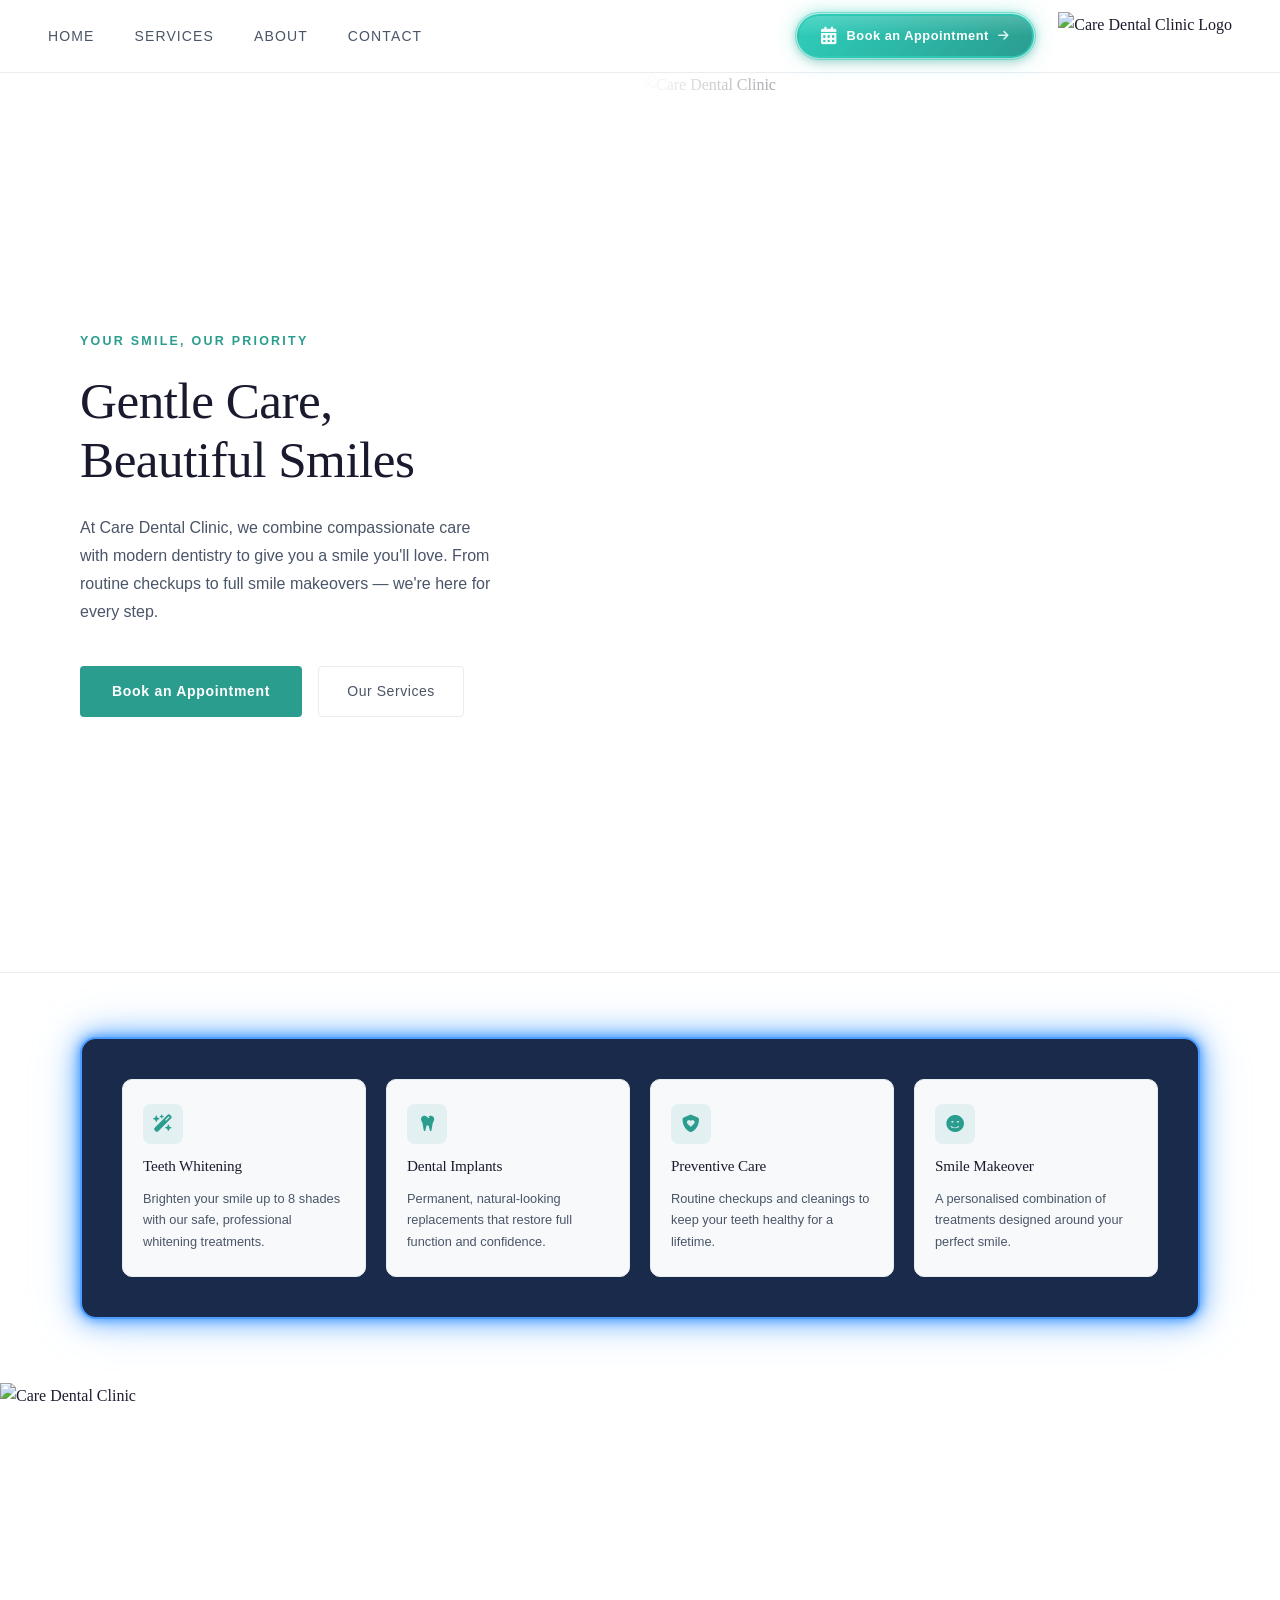
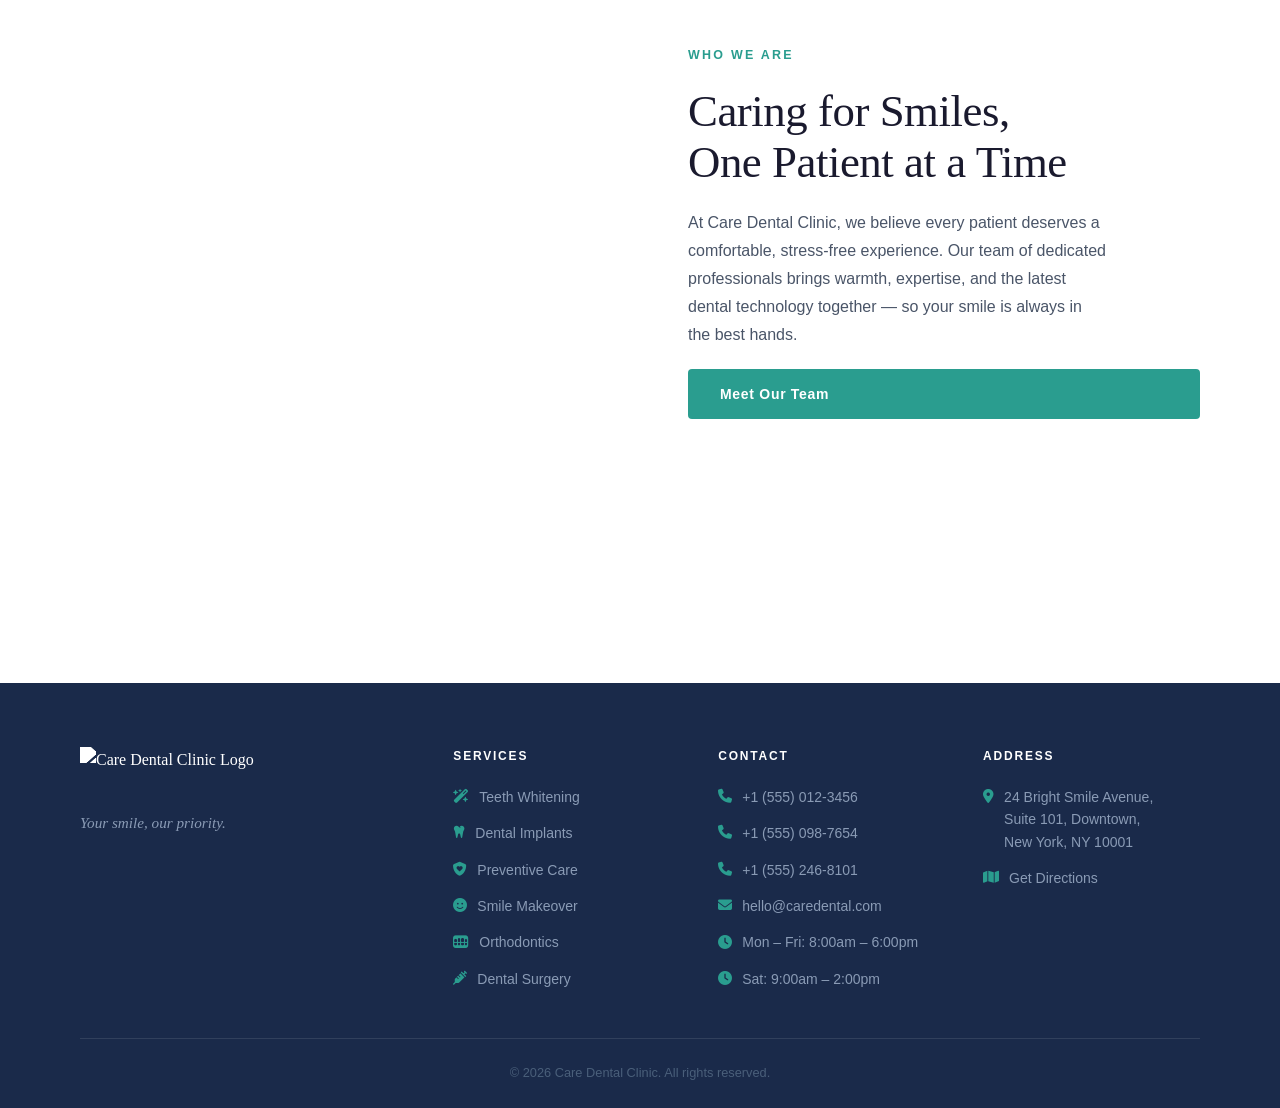
==== index.html @ 5f970c1b "Update index.html" ====
<!DOCTYPE html>
<html lang="en">
<head>
  <meta charset="UTF-8" />
  <meta name="viewport" content="width=device-width, initial-scale=1.0" />
  <title>Care Dental Clinic</title>
  <link rel="stylesheet" href="https://cdnjs.cloudflare.com/ajax/libs/font-awesome/6.5.0/css/all.min.css" />
  <link rel="stylesheet" href="style.css" />
</head>
<body>

  <!-- NAVBAR -->
<header class="navbar">
  <nav class="nav-container">
    <ul class="nav-links">
      <li><a href="index.html">Home</a></li>
      <li><a href="services.html">Services</a></li>
      <li><a href="about.html">About</a></li>
      <li><a href="#">Contact</a></li>
    </ul>
    <div class="nav-right">
      <a href="#" class="cta-book cta-nav">
        <i class="fa-solid fa-calendar-days cta-icon-left"></i>
        <span class="cta-label">Book an Appointment</span>
        <i class="fa-solid fa-arrow-right cta-icon-right"></i>
      </a>
      <div class="nav-logo">
        <img
        src="https://res.cloudinary.com/dza5rdls6/image/upload/f_auto,q_auto,w_200/v1780732609/caredent_logo_isefwf.png"
        alt="Care Dental Clinic Logo"
        />
      </div>
    </div>
  </nav>
</header>

  <!-- HERO SECTION -->
  <section class="hero">

    <!-- Left: Text content -->
    <div class="hero-text">
      <span class="hero-tagline">Your smile, our priority</span>
      <h1 class="hero-title">
        Gentle Care,<br />
        Beautiful Smiles
      </h1>
      <p class="hero-description">
        At Care Dental Clinic, we combine compassionate care with modern dentistry
        to give you a smile you'll love. From routine checkups to full smile makeovers —
        we're here for every step.
      </p>
      <div class="hero-actions">
        <a href="#" class="btn-primary">Book an Appointment</a>
        <a href="#" class="btn-secondary">Our Services</a>
      </div>
    </div>

    <!-- Right: Fading image -->
    <div class="hero-image-wrap">
      <img
      src="https://res.cloudinary.com/dza5rdls6/image/upload/f_auto,q_auto,w_1200/v1780732882/care_dental_kjyzxo.png"
      alt="Care Dental Clinic"
      class="hero-image"
      />
      <div class="hero-image-fade"></div>
    </div>

  </section>

<!-- SERVICES STRIP -->
<section class="services-strip">
  <div class="services-wrapper">
    <div class="services-container">

      <div class="service-card">
        <div class="service-icon"><i class="fa-solid fa-wand-magic-sparkles"></i></div>
        <h3 class="service-title">Teeth Whitening</h3>
        <p class="service-desc">Brighten your smile up to 8 shades with our safe, professional whitening treatments.</p>
      </div>

      <div class="service-card">
        <div class="service-icon"><i class="fa-solid fa-tooth"></i></div>
        <h3 class="service-title">Dental Implants</h3>
        <p class="service-desc">Permanent, natural-looking replacements that restore full function and confidence.</p>
      </div>

      <div class="service-card">
        <div class="service-icon"><i class="fa-solid fa-shield-heart"></i></div>
        <h3 class="service-title">Preventive Care</h3>
        <p class="service-desc">Routine checkups and cleanings to keep your teeth healthy for a lifetime.</p>
      </div>

      <div class="service-card">
        <div class="service-icon"><i class="fa-solid fa-face-smile"></i></div>
        <h3 class="service-title">Smile Makeover</h3>
        <p class="service-desc">A personalised combination of treatments designed around your perfect smile.</p>
      </div>

    </div>
  </div>
</section>

<!-- ABOUT SECTION -->
<section class="about">

  <!-- Left: Fading image -->
  <div class="about-image-wrap">
    <img
    src="https://res.cloudinary.com/dza5rdls6/image/upload/f_auto,q_auto,w_800/v1780734986/care_dent_faded_rduh3p.png"
    alt="Care Dental Clinic"
    class="about-image"
    loading="lazy"
    />
    <div class="about-image-fade"></div>
  </div>

  <!-- Right: Text content -->
  <div class="about-text">
    <span class="about-tagline">Who we are</span>
    <h2 class="about-title">
      Caring for Smiles,<br />
      One Patient at a Time
    </h2>
    <p class="about-description">
      At Care Dental Clinic, we believe every patient deserves a comfortable, 
      stress-free experience. Our team of dedicated professionals brings warmth, 
      expertise, and the latest dental technology together — so your smile is 
      always in the best hands.
    </p>
    <a href="#" class="btn-primary">Meet Our Team</a>
  </div>

</section>

<!-- FOOTER -->
<footer class="footer">
  <div class="footer-container">

    <!-- Brand -->
    <div class="footer-brand">
      <img
      src="https://res.cloudinary.com/dza5rdls6/image/upload/f_auto,q_auto,w_200/v1780732609/caredent_logo_isefwf.png"
      alt="Care Dental Clinic Logo"
      class="footer-logo"
      loading="lazy"
      />
      <p class="footer-tagline">Your smile, our priority.</p>
    </div>

    <!-- Services -->
    <div class="footer-col">
      <h4 class="footer-heading">Services</h4>
      <ul class="footer-list">
        <li><i class="fa-solid fa-wand-magic-sparkles"></i> Teeth Whitening</li>
        <li><i class="fa-solid fa-tooth"></i> Dental Implants</li>
        <li><i class="fa-solid fa-shield-heart"></i> Preventive Care</li>
        <li><i class="fa-solid fa-face-smile"></i> Smile Makeover</li>
        <li><i class="fa-solid fa-teeth"></i> Orthodontics</li>
        <li><i class="fa-solid fa-syringe"></i> Dental Surgery</li>
      </ul>
    </div>

    <!-- Contact -->
    <div class="footer-col">
      <h4 class="footer-heading">Contact</h4>
      <ul class="footer-list">
        <li><i class="fa-solid fa-phone"></i> +1 (555) 012-3456</li>
        <li><i class="fa-solid fa-phone"></i> +1 (555) 098-7654</li>
        <li><i class="fa-solid fa-phone"></i> +1 (555) 246-8101</li>
        <li><i class="fa-solid fa-envelope"></i> hello@caredental.com</li>
        <li><i class="fa-solid fa-clock"></i> Mon – Fri: 8:00am – 6:00pm</li>
        <li><i class="fa-solid fa-clock"></i> Sat: 9:00am – 2:00pm</li>
      </ul>
    </div>

    <!-- Address -->
    <div class="footer-col">
      <h4 class="footer-heading">Address</h4>
      <ul class="footer-list">
        <li>
          <i class="fa-solid fa-location-dot"></i>
          24 Bright Smile Avenue,<br />
          Suite 101, Downtown,<br />
          New York, NY 10001
        </li>
        <li><i class="fa-solid fa-map"></i> <a href="#">Get Directions</a></li>
      </ul>
    </div>

  </div>

  <!-- Bottom bar -->
  <div class="footer-bottom">
    <p>&copy; 2026 Care Dental Clinic. All rights reserved.</p>
  </div>

</footer>

<!-- BOOKING MODAL OVERLAY -->
<div class="booking-overlay" id="bookingOverlay">

  <div class="booking-modal" id="bookingModal">

    <!-- Close Button -->
    <button class="booking-close" id="bookingClose" aria-label="Close">
      <i class="fa-solid fa-xmark"></i>
    </button>

    <!-- LEFT: Step Progress Panel -->
    <div class="booking-stepper">
      <div class="booking-stepper-inner">

        <div class="booking-step active" data-step="1">
          <div class="step-circle">1</div>
          <div class="step-info">
            <span class="step-title">Choose Service</span>
            <span class="step-desc">Select your service</span>
          </div>
        </div>

        <div class="step-connector"></div>

        <div class="booking-step" data-step="2">
          <span class="step-title">Your Information</span>  <!-- correct -->
          <span class="step-desc">Personal details</span>   
        </div>
        
        <div class="booking-step" data-step="3">
          <span class="step-title">Date & Time</span>       <!-- correct -->
          <span class="step-desc">Pick a slot</span>        <!-- correct -->
        </div>

        <div class="step-connector"></div>

        <div class="booking-step" data-step="4">
          <div class="step-circle">4</div>
          <div class="step-info">
            <span class="step-title">Confirm Booking</span>
            <span class="step-desc">Review & confirm</span>
          </div>
        </div>

        <div class="step-connector"></div>

        <div class="booking-step" data-step="5">
          <div class="step-circle">5</div>
          <div class="step-info">
            <span class="step-title">Call Us</span>
            <span class="step-desc">Confirm by phone</span>
          </div>
        </div>

      </div>
    </div>

    <!-- RIGHT: Main Content Area -->
    <div class="booking-content">

      <!-- Step 1: Choose Service -->
      <div class="booking-panel active" id="panel-1">
        <div class="panel-header">
          <h2 class="panel-title">Choose a Service</h2>
          <p class="panel-subtitle">Select the treatment you'd like to book</p>
        </div>
        <div class="services-grid">

          <div class="booking-service-card" data-service="Teeth Whitening">
            <div class="bsc-icon"><i class="fa-solid fa-wand-magic-sparkles"></i></div>
            <div class="bsc-body">
              <span class="bsc-name">Teeth Whitening</span>
              <span class="bsc-desc">Professional brightening treatment</span>
              <span class="bsc-duration"><i class="fa-regular fa-clock"></i> 60 min</span>
            </div>
          </div>

          <div class="booking-service-card" data-service="Dental Implants">
            <div class="bsc-icon"><i class="fa-solid fa-tooth"></i></div>
            <div class="bsc-body">
              <span class="bsc-name">Dental Implants</span>
              <span class="bsc-desc">Permanent natural-looking replacements</span>
              <span class="bsc-duration"><i class="fa-regular fa-clock"></i> 90 min</span>
            </div>
          </div>

          <div class="booking-service-card" data-service="Preventive Care">
            <div class="bsc-icon"><i class="fa-solid fa-shield-heart"></i></div>
            <div class="bsc-body">
              <span class="bsc-name">Preventive Care</span>
              <span class="bsc-desc">Routine checkup & cleaning</span>
              <span class="bsc-duration"><i class="fa-regular fa-clock"></i> 45 min</span>
            </div>
          </div>

          <div class="booking-service-card" data-service="Smile Makeover">
            <div class="bsc-icon"><i class="fa-solid fa-face-smile"></i></div>
            <div class="bsc-body">
              <span class="bsc-name">Smile Makeover</span>
              <span class="bsc-desc">Personalised combination of treatments</span>
              <span class="bsc-duration"><i class="fa-regular fa-clock"></i> 120 min</span>
            </div>
          </div>

          <div class="booking-service-card" data-service="Orthodontics">
            <div class="bsc-icon"><i class="fa-solid fa-teeth"></i></div>
            <div class="bsc-body">
              <span class="bsc-name">Orthodontics</span>
              <span class="bsc-desc">Braces, aligners & bite correction</span>
              <span class="bsc-duration"><i class="fa-regular fa-clock"></i> 60 min</span>
            </div>
          </div>

          <div class="booking-service-card" data-service="Dental Surgery">
            <div class="bsc-icon"><i class="fa-solid fa-syringe"></i></div>
            <div class="bsc-body">
              <span class="bsc-name">Dental Surgery</span>
              <span class="bsc-desc">Extractions & surgical procedures</span>
              <span class="bsc-duration"><i class="fa-regular fa-clock"></i> 75 min</span>
            </div>
          </div>

        </div>
      </div>

      <!-- Step 2: Date & Time -->
      <!-- Step 2: Your Information + Payment -->
<div class="booking-panel" id="panel-2">
  <div class="panel-header">
    <h2 class="panel-title">Your Information & Payment</h2>
    <p class="panel-subtitle">Fill in your details and select a payment method</p>
  </div>

  <div class="booking-form">
    <div class="form-row">
      <div class="form-group">
        <label class="form-label">Full Name</label>
        <input type="text" class="form-input" id="inputName" placeholder="e.g. John Doe" />
      </div>
      <div class="form-group">
        <label class="form-label">Email Address</label>
        <input type="email" class="form-input" id="inputEmail" placeholder="e.g. john@email.com" />
      </div>
    </div>
    <div class="form-row">
      <div class="form-group">
        <label class="form-label">Phone Number</label>
        <input type="tel" class="form-input" id="inputPhone" placeholder="e.g. +251 912 345 678" />
      </div>
      <div class="form-group">
        <label class="form-label">Optional Notes</label>
        <input type="text" class="form-input" id="inputNotes" placeholder="Any concerns or requests?" />
      </div>
    </div>
  </div>

  <!-- Payment Methods -->
  <div class="payment-section">
    <div class="payment-section-header">
      <span class="payment-section-title">Select Payment Method</span>
      <span class="payment-section-sub">Choose how you'd like to pay for your appointment</span>
    </div>

    <div class="payment-grid">

      <div class="payment-card" data-payment="Telebirr" data-account="1234 5678 9012" data-acname="Care Dental Clinic">
        <div class="payment-card-inner">
          <div class="payment-icon-wrap">
            <i class="fa-solid fa-mobile-screen-button"></i>
          </div>
          <span class="payment-name">Telebirr</span>
        </div>
      </div>

      <div class="payment-card" data-payment="Awash Bank" data-account="0123 4567 8901 2345" data-acname="Care Dental Clinic">
        <div class="payment-card-inner">
          <div class="payment-icon-wrap">
            <i class="fa-solid fa-building-columns"></i>
          </div>
          <span class="payment-name">Awash Bank</span>
        </div>
      </div>

      <div class="payment-card" data-payment="CBE Birr" data-account="1000 2345 6789 0123" data-acname="Care Dental Clinic">
        <div class="payment-card-inner">
          <div class="payment-icon-wrap">
            <i class="fa-solid fa-landmark"></i>
          </div>
          <span class="payment-name">CBE Birr</span>
        </div>
      </div>

      <div class="payment-card" data-payment="Zemen Bank" data-account="2345 6789 0123 4567" data-acname="Care Dental Clinic">
        <div class="payment-card-inner">
          <div class="payment-icon-wrap">
            <i class="fa-solid fa-building-columns"></i>
          </div>
          <span class="payment-name">Zemen Bank</span>
        </div>
      </div>

      <div class="payment-card" data-payment="Tsedey Bank" data-account="3456 7890 1234 5678" data-acname="Care Dental Clinic">
        <div class="payment-card-inner">
          <div class="payment-icon-wrap">
            <i class="fa-solid fa-building-columns"></i>
          </div>
          <span class="payment-name">Tsedey Bank</span>
        </div>
      </div>

      <div class="payment-card" data-payment="Dashen Bank" data-account="4567 8901 2345 6789" data-acname="Care Dental Clinic">
        <div class="payment-card-inner">
          <div class="payment-icon-wrap">
            <i class="fa-solid fa-building-columns"></i>
          </div>
          <span class="payment-name">Dashen Bank</span>
        </div>
      </div>

      <div class="payment-card" data-payment="Wegagen Bank" data-account="5678 9012 3456 7890" data-acname="Care Dental Clinic">
        <div class="payment-card-inner">
          <div class="payment-icon-wrap">
            <i class="fa-solid fa-building-columns"></i>
          </div>
          <span class="payment-name">Wegagen Bank</span>
        </div>
      </div>

    </div>

    <!-- Account Details Box -->
     <div class="payment-account-box" id="accountReveal">
      <div class="pab-left">
        <span class="pab-method" id="accountMethod">—</span>
        <span class="pab-label">Account Name</span>
        <span class="pab-acname" id="accountName">—</span>
        <span class="pab-label">Account Number</span>
        <span class="pab-number" id="accountNumber">—</span>
      </div>
      <button class="pab-copy-btn" id="copyAccountBtn" title="Copy account number">
        <i class="fa-regular fa-copy" id="pabCopyIcon"></i>
        <span id="pabCopyText">Copy</span>
      </button>
    </div>

  </div>
</div>

<!-- Step 3: Date & Time -->
<div class="booking-panel" id="panel-3">
  <div class="panel-header">
    <h2 class="panel-title">Date & Time</h2>
    <p class="panel-subtitle">Choose a date and available time slot</p>
  </div>
  <div class="datetime-layout">

    <div class="calendar-wrap">
      <div class="calendar-nav">
        <button class="cal-nav-btn" id="calPrev"><i class="fa-solid fa-chevron-left"></i></button>
        <span class="cal-month-label" id="calMonthLabel"></span>
        <button class="cal-nav-btn" id="calNext"><i class="fa-solid fa-chevron-right"></i></button>
      </div>
      <div class="calendar-grid">
        <div class="cal-day-name">Su</div>
        <div class="cal-day-name">Mo</div>
        <div class="cal-day-name">Tu</div>
        <div class="cal-day-name">We</div>
        <div class="cal-day-name">Th</div>
        <div class="cal-day-name">Fr</div>
        <div class="cal-day-name">Sa</div>
      </div>
      <div class="calendar-days" id="calendarDays"></div>
    </div>

    <div class="timeslots-wrap">
      <h4 class="timeslots-label">Available Times</h4>
      <div class="timeslots-grid" id="timeslotsGrid">
        <button class="timeslot" data-time="09:00 AM">09:00 AM</button>
        <button class="timeslot" data-time="10:00 AM">10:00 AM</button>
        <button class="timeslot" data-time="11:00 AM">11:00 AM</button>
        <button class="timeslot" data-time="12:00 PM">12:00 PM</button>
        <button class="timeslot" data-time="02:00 PM">02:00 PM</button>
        <button class="timeslot" data-time="03:00 PM">03:00 PM</button>
        <button class="timeslot" data-time="04:00 PM">04:00 PM</button>
        <button class="timeslot" data-time="05:00 PM">05:00 PM</button>
      </div>
    </div>

  </div>
</div>

      <!-- Step 4: Confirm Booking -->
      <div class="booking-panel" id="panel-4">
        <div class="panel-header">
          <h2 class="panel-title">Confirm Booking</h2>
          <p class="panel-subtitle">Review your appointment details before confirming</p>
        </div>
        <div class="confirm-card">
          <div class="confirm-row"><span class="confirm-label">Service</span><span class="confirm-value" id="confirm-service">—</span></div>
          <div class="confirm-divider"></div>
          <div class="confirm-row"><span class="confirm-label">Date</span><span class="confirm-value" id="confirm-date">—</span></div>
          <div class="confirm-divider"></div>
          <div class="confirm-row"><span class="confirm-label">Time</span><span class="confirm-value" id="confirm-time">—</span></div>
          <div class="confirm-divider"></div>
          <div class="confirm-row"><span class="confirm-label">Patient</span><span class="confirm-value" id="confirm-name">—</span></div>
          <div class="confirm-divider"></div>
          <div class="confirm-row"><span class="confirm-label">Phone</span><span class="confirm-value" id="confirm-phone">—</span></div>
          <div class="confirm-divider"></div>
          <div class="confirm-row"><span class="confirm-label">Payment</span><span class="confirm-value" id="confirm-payment">—</span></div>
        </div>
        <label class="confirm-check-wrap">
          <input type="checkbox" id="confirmCheck" />
          <span class="confirm-check-label">I confirm all information is correct.</span>
        </label>
      </div>

      <!-- Step 5: Call Us -->
      <div class="booking-panel" id="panel-5">
        <div class="call-us-panel">
          <div class="call-us-icon-wrap">
            <i class="fa-solid fa-phone-volume"></i>
          </div>
          <h2 class="call-us-title">One Last Step!</h2>
          <p class="call-us-subtitle">Please call us to confirm your appointment</p>
          <div class="call-us-number">
            <i class="fa-solid fa-phone"></i>
            <span>+1 (555) 012-3456</span>
          </div>
          <p class="call-us-hint">Call the number above so our team can verify your details and lock in your slot.</p>
          <button class="call-us-btn" id="callUsBtn">
            <i class="fa-solid fa-phone"></i> I Will Call
          </button>
        </div>
      </div>

      <!-- Footer: Navigation Buttons -->
      <div class="booking-footer">
        <button class="booking-back-btn" id="bookingBack">
          <i class="fa-solid fa-arrow-left"></i> Back
        </button>
        <button class="booking-next-btn" id="bookingNext">
          Next: Choose Date &amp; Time <i class="fa-solid fa-arrow-right"></i>
        </button>
      </div>
    </div>
  </div>
  <!-- end booking-modal -->

</div>
<!-- end booking-overlay -->
 <script src="booking.js"></script>
</body>
</html>
---- style.css ----
*, *::before, *::after {
  margin: 0;
  padding: 0;
  box-sizing: border-box;
}
:root {
  --white:       #ffffff;
  --off-white:   #f8f9fb;
  --accent:      #2a9d8f;
  --accent-dark: #1f7a6e;
  --text-dark:   #1a1a2e;
  --text-mid:    #4a5568;
  --text-light:  #8a97a8;
  --border:      #e8edf2;
}
html {
  font-size: 16px;
  scroll-behavior: smooth;
}
body {
  background-color: var(--white);
  color: var(--text-dark);
  font-family: 'Georgia', 'Times New Roman', serif;
  line-height: 1.6;
  overflow-x: hidden;
}
a {
  text-decoration: none;
  color: inherit;
}
.navbar {
  position: fixed;
  top: 0;
  left: 0;
  width: 100%;
  z-index: 100;
  background-color: rgba(255, 255, 255, 0.92);
  backdrop-filter: blur(10px);
  -webkit-backdrop-filter: blur(10px);
  border-bottom: 1px solid var(--border);
}
.nav-container {
  max-width: 80rem;
  margin: 0 auto;
  padding: 0 3rem;
  height: 4.5rem;
  display: flex;
  align-items: center;
  justify-content: space-between;
}
.nav-links {
  list-style: none;
  display: flex;
  align-items: center;
  gap: 2.5rem;
}
.nav-links a {
  font-family: 'Trebuchet MS', 'Lucida Sans', sans-serif;
  font-size: 0.875rem;
  font-weight: 500;
  letter-spacing: 0.08em;
  text-transform: uppercase;
  color: var(--text-mid);
  position: relative;
  transition: color 0.25s ease;
}
.nav-links a::after {
  content: '';
  position: absolute;
  bottom: -0.25rem;
  left: 0;
  width: 0;
  height: 1.5px;
  background-color: var(--accent);
  transition: width 0.3s ease;
}
.nav-links a:hover {
  color: var(--accent);
}
.nav-links a:hover::after {
  width: 100%;
}
.nav-logo img {
  height: 3rem;
  width: auto;
  display: block;
  object-fit: contain;
}
.hero {
  min-height: 100vh;
  padding-top: 4.5rem;
  display: flex;
  align-items: center;
  background-color: var(--white);
  overflow: hidden;
  position: relative;
}
.hero-text {
  flex: 0 0 50%;
  max-width: 50%;
  padding: 5rem 3rem 5rem 5rem;
  position: relative;
  z-index: 2;
}
.hero-tagline {
  display: inline-block;
  font-family: 'Trebuchet MS', sans-serif;
  font-size: 0.78rem;
  font-weight: 600;
  letter-spacing: 0.18em;
  text-transform: uppercase;
  color: var(--accent);
  margin-bottom: 1.25rem;
}
.hero-title {
  font-family: 'Georgia', serif;
  font-size: clamp(2.4rem, 4vw, 3.6rem);
  font-weight: 400;
  line-height: 1.15;
  color: var(--text-dark);
  margin-bottom: 1.5rem;
  letter-spacing: -0.01em;
}
.hero-description {
  font-family: 'Trebuchet MS', sans-serif;
  font-size: 1rem;
  line-height: 1.75;
  color: var(--text-mid);
  max-width: 26.25rem;
  margin-bottom: 2.5rem;
}
.hero-actions {
  display: flex;
  align-items: center;
  gap: 1rem;
  flex-wrap: wrap;
}
.btn-primary {
  display: inline-block;
  padding: 0.875rem 2rem;
  background-color: var(--accent);
  color: var(--white);
  font-family: 'Trebuchet MS', sans-serif;
  font-size: 0.875rem;
  font-weight: 600;
  letter-spacing: 0.05em;
  border-radius: 0.25rem;
  transition: background-color 0.25s ease, transform 0.2s ease;
}
.btn-primary:hover {
  background-color: var(--accent-dark);
  transform: translateY(-0.0625rem);
}
.btn-secondary {
  display: inline-block;
  padding: 0.8125rem 1.75rem;
  border: 1.5px solid var(--border);
  color: var(--text-mid);
  font-family: 'Trebuchet MS', sans-serif;
  font-size: 0.875rem;
  font-weight: 500;
  letter-spacing: 0.04em;
  border-radius: 0.25rem;
  transition: border-color 0.25s ease, color 0.25s ease;
}
.btn-secondary:hover {
  border-color: var(--accent);
  color: var(--accent);
}
.hero-image-wrap {
  flex: 0 0 50%;
  max-width: 50%;
  height: 100vh;
  position: relative;
  overflow: hidden;
}
.hero-image {
  width: 100%;
  height: 100%;
  object-fit: cover;
  object-position: center top;
  display: block;
}
.hero-image-fade {
  position: absolute;
  inset: 0;
  background: linear-gradient(
    to right,
    var(--white) 0%,
    rgba(255, 255, 255, 0.55) 25%,
    rgba(255, 255, 255, 0.05) 55%,
    transparent 100%
  );
  pointer-events: none;
}
.services-strip {
  background-color: var(--white);
  padding: 4rem 5rem;
  border-top: 1px solid var(--border);
}

.services-wrapper {
  max-width: 80rem;
  margin: 0 auto;
  background-color: #1a2a4a;
  border: 2.5px solid #4d9fff;
  border-radius: 1rem;
  padding: 2.5rem;
  box-shadow: 0 0 0.5rem #4d9fff, 0 0 1.5rem #4d9fff, 0 0 3rem rgba(77, 159, 255, 0.4);
}

.services-container {
  display: grid;
  grid-template-columns: repeat(4, 1fr);
  gap: 1.25rem;
}

.service-card {
  background-color: var(--off-white);
  border: 1px solid var(--border);
  border-radius: 0.625rem;
  padding: 1.5rem 1.25rem;
  display: flex;
  flex-direction: column;
  align-items: flex-start;
  gap: 0.625rem;
  transition: transform 0.25s ease, box-shadow 0.25s ease, border-color 0.25s ease;
}

.service-card:hover {
  transform: translateY(-0.25rem);
  box-shadow: 0 0.75rem 2rem rgba(42, 157, 143, 0.1);
  border-color: var(--accent);
}

.service-icon {
  width: 2.5rem;
  height: 2.5rem;
  background-color: rgba(42, 157, 143, 0.1);
  border-radius: 0.5rem;
  display: flex;
  align-items: center;
  justify-content: center;
}

.service-icon i {
  font-size: 1.1rem;
  color: var(--accent);
}

.service-title {
  font-family: 'Georgia', serif;
  font-size: 0.95rem;
  font-weight: 400;
  color: var(--text-dark);
  letter-spacing: -0.01em;
}

.service-desc {
  font-family: 'Trebuchet MS', sans-serif;
  font-size: 0.8rem;
  line-height: 1.65;
  color: var(--text-mid);
}

.about {
  min-height: 100vh;
  display: flex;
  align-items: center;
  background-color: var(--white);
  overflow: hidden;
  position: relative;
}

.about-image-wrap {
  flex: 0 0 50%;
  max-width: 50%;
  height: 100vh;
  position: relative;
  overflow: hidden;
}

.about-image {
  width: 100%;
  height: 100%;
  object-fit: cover;
  object-position: center top;
  display: block;
}

.about-image-fade {
  position: absolute;
  inset: 0;
  background: linear-gradient(
    to left,
    var(--white) 0%,
    rgba(255, 255, 255, 0.55) 25%,
    rgba(255, 255, 255, 0.05) 55%,
    transparent 100%
  );
  pointer-events: none;
}

.about-text {
  flex: 0 0 50%;
  max-width: 50%;
  padding: 5rem 5rem 5rem 3rem;
  position: relative;
  z-index: 2;
  display: flex;
  flex-direction: column;
  gap: 1.25rem;
}

.about-tagline {
  display: inline-block;
  font-family: 'Trebuchet MS', sans-serif;
  font-size: 0.78rem;
  font-weight: 600;
  letter-spacing: 0.18em;
  text-transform: uppercase;
  color: var(--accent);
}

.about-title {
  font-family: 'Georgia', serif;
  font-size: clamp(2rem, 3.5vw, 3.2rem);
  font-weight: 400;
  line-height: 1.15;
  color: var(--text-dark);
  letter-spacing: -0.01em;
}

.about-description {
  font-family: 'Trebuchet MS', sans-serif;
  font-size: 1rem;
  line-height: 1.75;
  color: var(--text-mid);
  max-width: 26.25rem;
}

.footer {
  background-color: #1a2a4a;
  color: #c8d6e8;
  padding: 4rem 5rem 0;
}

.footer-container {
  max-width: 80rem;
  margin: 0 auto;
  display: grid;
  grid-template-columns: 1.5fr 1fr 1fr 1fr;
  gap: 3rem;
  padding-bottom: 3rem;
  border-bottom: 1px solid rgba(255, 255, 255, 0.1);
}

.footer-brand {
  display: flex;
  flex-direction: column;
  gap: 1rem;
}

.footer-logo {
  height: 3rem;
  width: auto;
  object-fit: contain;
  filter: brightness(0) invert(1);
}

.footer-tagline {
  font-family: 'Georgia', serif;
  font-size: 0.95rem;
  font-style: italic;
  color: #8a9bb5;
  line-height: 1.6;
}

.footer-heading {
  font-family: 'Trebuchet MS', sans-serif;
  font-size: 0.75rem;
  font-weight: 700;
  letter-spacing: 0.15em;
  text-transform: uppercase;
  color: #ffffff;
  margin-bottom: 1.25rem;
}

.footer-list {
  list-style: none;
  display: flex;
  flex-direction: column;
  gap: 0.875rem;
}

.footer-list li {
  font-family: 'Trebuchet MS', sans-serif;
  font-size: 0.875rem;
  line-height: 1.6;
  color: #8a9bb5;
  display: flex;
  align-items: flex-start;
  gap: 0.625rem;
}

.footer-list li i {
  color: var(--accent);
  font-size: 0.875rem;
  margin-top: 0.2rem;
  flex-shrink: 0;
}

.footer-list li a {
  color: #8a9bb5;
  transition: color 0.25s ease;
}

.footer-list li a:hover {
  color: var(--accent);
}

.footer-bottom {
  max-width: 80rem;
  margin: 0 auto;
  padding: 1.5rem 0;
  text-align: center;
}

.footer-bottom p {
  font-family: 'Trebuchet MS', sans-serif;
  font-size: 0.8rem;
  color: #4a5f7a;
}

.about-details {
  display: flex;
  align-items: center;
  gap: 4rem;
  padding: 6rem 5rem;
  background-color: var(--white);
  max-width: 100%;
  overflow: hidden;
}

.about-details-left {
  flex: 0 0 55%;
  max-width: 55%;
  display: flex;
  flex-direction: column;
  gap: 1.5rem;
}

.about-details-title {
  font-family: 'Georgia', serif;
  font-size: clamp(2rem, 3.5vw, 3.2rem);
  font-weight: 400;
  line-height: 1.15;
  color: var(--text-dark);
  letter-spacing: -0.01em;
}

.about-details-desc {
  font-family: 'Trebuchet MS', sans-serif;
  font-size: 1rem;
  line-height: 1.75;
  color: var(--text-mid);
  max-width: 32rem;
}

.about-stats {
  display: flex;
  gap: 1.5rem;
  margin-top: 0.5rem;
  flex-wrap: wrap;
}

.about-stat {
  display: flex;
  align-items: center;
  gap: 0.875rem;
  background-color: var(--off-white);
  border: 1px solid var(--border);
  border-radius: 0.75rem;
  padding: 1rem 1.25rem;
  flex: 1;
  min-width: 8rem;
  transition: transform 0.25s ease, box-shadow 0.25s ease;
}

.about-stat:hover {
  transform: translateY(-0.2rem);
  box-shadow: 0 0.5rem 1.5rem rgba(42, 157, 143, 0.1);
}

.about-stat-icon {
  width: 2.5rem;
  height: 2.5rem;
  background-color: rgba(42, 157, 143, 0.1);
  border-radius: 0.5rem;
  display: flex;
  align-items: center;
  justify-content: center;
  flex-shrink: 0;
}

.about-stat-icon i {
  font-size: 1rem;
  color: var(--accent);
}

.about-stat-info {
  display: flex;
  flex-direction: column;
  gap: 0.2rem;
}

.about-stat-number {
  font-family: 'Georgia', serif;
  font-size: 1.3rem;
  font-weight: 400;
  color: var(--text-dark);
  line-height: 1;
}

.about-stat-label {
  font-family: 'Trebuchet MS', sans-serif;
  font-size: 0.75rem;
  color: var(--text-light);
  letter-spacing: 0.03em;
}

.about-details-right {
  flex: 0 0 40%;
  max-width: 40%;
  display: flex;
  flex-direction: column;
  gap: 1.5rem;
}

.glass-card {
  background: linear-gradient(
    135deg,
    rgba(255, 255, 255, 0.55) 0%,
    rgba(255, 255, 255, 0.2) 100%
  );
  backdrop-filter: blur(16px);
  -webkit-backdrop-filter: blur(16px);
  border: 1px solid rgba(255, 255, 255, 0.6);
  border-radius: 1.25rem;
  padding: 2rem;
  box-shadow:
    0 0.5rem 2rem rgba(42, 157, 143, 0.08),
    inset 0 1px 0 rgba(255, 255, 255, 0.8);
  display: flex;
  flex-direction: column;
  gap: 1rem;
  transition: transform 0.25s ease, box-shadow 0.25s ease;
  position: relative;
  overflow: hidden;
}

.glass-card::before {
  content: '';
  position: absolute;
  top: 0;
  left: 0;
  right: 0;
  height: 1px;
  background: linear-gradient(
    to right,
    transparent,
    rgba(255, 255, 255, 0.9),
    transparent
  );
}

.glass-card:hover {
  transform: translateY(-0.25rem);
  box-shadow:
    0 1rem 3rem rgba(42, 157, 143, 0.12),
    inset 0 1px 0 rgba(255, 255, 255, 0.8);
}

.glass-card-header {
  display: flex;
  align-items: center;
  gap: 0.875rem;
}

.glass-card-icon {
  width: 2.75rem;
  height: 2.75rem;
  background: linear-gradient(
    135deg,
    rgba(42, 157, 143, 0.2),
    rgba(42, 157, 143, 0.08)
  );
  border-radius: 0.625rem;
  display: flex;
  align-items: center;
  justify-content: center;
  border: 1px solid rgba(42, 157, 143, 0.2);
  flex-shrink: 0;
}

.glass-card-icon i {
  font-size: 1.1rem;
  color: var(--accent);
}

.glass-card-title {
  font-family: 'Georgia', serif;
  font-size: 1.2rem;
  font-weight: 400;
  color: var(--text-dark);
  letter-spacing: -0.01em;
}

.glass-card-text {
  font-family: 'Trebuchet MS', sans-serif;
  font-size: 0.9rem;
  line-height: 1.75;
  color: var(--text-mid);
}

.values-section {
  background-color: var(--off-white);
  padding: 6rem 5rem;
}

.values-container {
  max-width: 80rem;
  margin: 0 auto;
  display: flex;
  flex-direction: column;
  gap: 3rem;
}

.values-header {
  display: flex;
  flex-direction: column;
  gap: 0.75rem;
}

.section-tagline {
  display: inline-block;
  font-family: 'Trebuchet MS', sans-serif;
  font-size: 0.78rem;
  font-weight: 600;
  letter-spacing: 0.18em;
  text-transform: uppercase;
  color: var(--accent);
}

.section-title {
  font-family: 'Georgia', serif;
  font-size: clamp(1.8rem, 3vw, 2.8rem);
  font-weight: 400;
  line-height: 1.15;
  color: var(--text-dark);
  letter-spacing: -0.01em;
}

.values-grid {
  display: grid;
  grid-template-columns: repeat(4, 1fr);
  gap: 1.5rem;
}

.value-card {
  background-color: var(--white);
  border: 1px solid var(--border);
  border-radius: 0.875rem;
  padding: 2rem 1.5rem;
  display: flex;
  flex-direction: column;
  gap: 1rem;
  transition: transform 0.25s ease, box-shadow 0.25s ease, border-color 0.25s ease;
}

.value-card:hover {
  transform: translateY(-0.25rem);
  box-shadow: 0 0.75rem 2rem rgba(42, 157, 143, 0.1);
  border-color: var(--accent);
}

.value-icon {
  width: 3rem;
  height: 3rem;
  background-color: rgba(42, 157, 143, 0.1);
  border-radius: 0.625rem;
  display: flex;
  align-items: center;
  justify-content: center;
}

.value-icon i {
  font-size: 1.2rem;
  color: var(--accent);
}

.value-title {
  font-family: 'Georgia', serif;
  font-size: 1.1rem;
  font-weight: 400;
  color: var(--text-dark);
  letter-spacing: -0.01em;
}

.value-text {
  font-family: 'Trebuchet MS', sans-serif;
  font-size: 0.875rem;
  line-height: 1.7;
  color: var(--text-mid);
}

.team-section {
  background-color: var(--white);
  padding: 6rem 5rem;
}

.team-container {
  max-width: 80rem;
  margin: 0 auto;
  display: flex;
  flex-direction: column;
  gap: 3rem;
}

.team-header {
  display: flex;
  flex-direction: column;
  gap: 0.75rem;
  max-width: 40rem;
}

.team-intro {
  font-family: 'Trebuchet MS', sans-serif;
  font-size: 1rem;
  line-height: 1.75;
  color: var(--text-mid);
}

.team-grid {
  display: grid;
  grid-template-columns: repeat(5, 1fr);
  gap: 1.25rem;
}

.team-card {
  background-color: var(--off-white);
  border: 1px solid var(--border);
  border-radius: 0.875rem;
  padding: 1.75rem 1.25rem;
  display: flex;
  flex-direction: column;
  gap: 0.875rem;
  transition: transform 0.25s ease, box-shadow 0.25s ease, border-color 0.25s ease;
}

.team-card:hover {
  transform: translateY(-0.25rem);
  box-shadow: 0 0.75rem 2rem rgba(42, 157, 143, 0.1);
  border-color: var(--accent);
}

.team-icon {
  width: 2.75rem;
  height: 2.75rem;
  background-color: rgba(42, 157, 143, 0.1);
  border-radius: 0.5rem;
  display: flex;
  align-items: center;
  justify-content: center;
}

.team-icon i {
  font-size: 1.1rem;
  color: var(--accent);
}

.team-title {
  font-family: 'Georgia', serif;
  font-size: 1rem;
  font-weight: 400;
  color: var(--text-dark);
  letter-spacing: -0.01em;
}

.team-text {
  font-family: 'Trebuchet MS', sans-serif;
  font-size: 0.8rem;
  line-height: 1.7;
  color: var(--text-mid);
}

.page-hero {
  padding: 10rem 5rem 5rem;
  background-color: var(--white);
  border-bottom: 1px solid var(--border);
  display: flex;
  flex-direction: column;
  gap: 1rem;
  max-width: 50rem;
}

.page-hero-title {
  font-family: 'Georgia', serif;
  font-size: clamp(2.4rem, 4vw, 3.6rem);
  font-weight: 400;
  line-height: 1.15;
  color: var(--text-dark);
  letter-spacing: -0.01em;
}

.page-hero-desc {
  font-family: 'Trebuchet MS', sans-serif;
  font-size: 1rem;
  line-height: 1.75;
  color: var(--text-mid);
  max-width: 36rem;
}

.services-page-section {
  background-color: var(--off-white);
  padding: 5rem;
}

.services-page-container {
  max-width: 80rem;
  margin: 0 auto;
  display: grid;
  grid-template-columns: repeat(2, 1fr);
  gap: 1.5rem;
}

.services-page-card {
  background-color: var(--white);
  border: 1px solid var(--border);
  border-radius: 0.875rem;
  padding: 2rem 1.75rem;
  display: flex;
  align-items: flex-start;
  gap: 1.25rem;
  transition: transform 0.25s ease, box-shadow 0.25s ease, border-color 0.25s ease;
}

.services-page-card:hover {
  transform: translateY(-0.25rem);
  box-shadow: 0 0.75rem 2rem rgba(42, 157, 143, 0.1);
  border-color: var(--accent);
}

.services-page-icon {
  width: 3rem;
  height: 3rem;
  background-color: rgba(42, 157, 143, 0.1);
  border-radius: 0.625rem;
  display: flex;
  align-items: center;
  justify-content: center;
  flex-shrink: 0;
}

.services-page-icon i {
  font-size: 1.2rem;
  color: var(--accent);
}

.services-page-body {
  display: flex;
  flex-direction: column;
  gap: 0.5rem;
}

.services-page-title {
  font-family: 'Georgia', serif;
  font-size: 1.1rem;
  font-weight: 400;
  color: var(--text-dark);
  letter-spacing: -0.01em;
}

.services-page-text {
  font-family: 'Trebuchet MS', sans-serif;
  font-size: 0.875rem;
  line-height: 1.7;
  color: var(--text-mid);
}

.why-section {
  background-color: var(--white);
  padding: 5rem;
  margin-top: 3rem;
  border-top: 1px solid var(--border);
}

.why-container {
  max-width: 80rem;
  margin: 0 auto;
  display: flex;
  flex-direction: column;
  gap: 3rem;
}

.why-header {
  display: flex;
  flex-direction: column;
  gap: 0.75rem;
}

.why-grid {
  display: grid;
  grid-template-columns: repeat(4, 1fr);
  gap: 1.5rem;
}

.why-card {
  background-color: var(--off-white);
  border: 1px solid var(--border);
  border-radius: 0.875rem;
  padding: 2rem 1.5rem;
  display: flex;
  align-items: flex-start;
  gap: 1.25rem;
}

.why-icon {
  width: 3rem;
  height: 3rem;
  background-color: rgba(42, 157, 143, 0.1);
  border-radius: 0.625rem;
  display: flex;
  align-items: center;
  justify-content: center;
  flex-shrink: 0;
}

.why-icon i {
  font-size: 1.2rem;
  color: var(--accent);
}

.why-body {
  display: flex;
  flex-direction: column;
  gap: 0.5rem;
}

.why-title {
  font-family: 'Georgia', serif;
  font-size: 1rem;
  font-weight: 400;
  color: var(--text-dark);
  letter-spacing: -0.01em;
}

.why-text {
  font-family: 'Trebuchet MS', sans-serif;
  font-size: 0.875rem;
  line-height: 1.7;
  color: var(--text-mid);
}
.cta-wrap {
  display: flex;
  align-items: center;
  justify-content: center;
  padding: 4rem 5rem;
  background-color: var(--off-white);
}

.cta-book {
  display: inline-flex;
  align-items: center;
  gap: 0.875rem;
  padding: 1.1rem 2.75rem;
  border-radius: 100px;

  background: linear-gradient(
    135deg,
    #2ecfbb 0%,
    #2a9d8f 50%,
    #1f7a6e 100%
  );

  background-size: 200% 200%;
  color: #ffffff;
  font-family: 'Trebuchet MS', sans-serif;
  font-size: 1rem;
  font-weight: 600;
  letter-spacing: 0.04em;
  text-decoration: none;

  position: relative;
  overflow: visible;

  border: 2px solid rgba(46, 207, 187, 0.75);

  box-shadow:
    0 0 15px rgba(46, 207, 187, 0.4),
    0 0 35px rgba(46, 207, 187, 0.2);

  animation: breatheBorder 3s ease-in-out infinite;

  transition:
    transform 0.3s ease,
    box-shadow 0.3s ease,
    background-position 0.4s ease;
}

@keyframes breatheBorder {
  0% {
    border-color: rgba(46, 207, 187, 0.45);

    box-shadow:
      0 0 10px rgba(46, 207, 187, 0.25),
      0 0 20px rgba(46, 207, 187, 0.15);
  }

  50% {
    border-color: rgba(46, 207, 187, 1);

    box-shadow:
      0 0 20px rgba(46, 207, 187, 0.7),
      0 0 45px rgba(46, 207, 187, 0.45),
      0 0 70px rgba(46, 207, 187, 0.2);
  }

  100% {
    border-color: rgba(46, 207, 187, 0.45);

    box-shadow:
      0 0 10px rgba(46, 207, 187, 0.25),
      0 0 20px rgba(46, 207, 187, 0.15);
  }
}

.cta-book::before {
  content: '';
  position: absolute;
  top: 0;
  left: 0;
  right: 0;
  height: 50%;
  background: linear-gradient(
    to bottom,
    rgba(255, 255, 255, 0.18),
    transparent
  );
  border-radius: 100px 100px 0 0;
  pointer-events: none;
}

.cta-book::after {
  content: "";
  position: absolute;
  inset: -4px;
  border-radius: inherit;
  border: 1px solid rgba(46, 207, 187, 0.5);
  pointer-events: none;

  animation: outerRing 3s ease-in-out infinite;
}

@keyframes outerRing {
  0%,100% {
    opacity: 0.35;
    transform: scale(1);
  }

  50% {
    opacity: 0.9;
    transform: scale(1.04);
  }
}

.cta-book:hover {
  transform: translateY(-0.3rem);
  background-position: right center;
  box-shadow:
    0 0 1.5rem rgba(46, 207, 187, 0.7),
    0 0 4rem rgba(46, 207, 187, 0.45),
    0 0 8rem rgba(46, 207, 187, 0.2),
    0 1rem 2.5rem rgba(0, 0, 0, 0.2);
}

.cta-icon-left {
  font-size: 1.1rem;
  opacity: 0.95;
}

.cta-icon-right {
  font-size: 0.95rem;
  opacity: 0.85;
  transition: transform 0.3s ease;
}

.cta-book:hover .cta-icon-right {
  transform: translateX(0.3rem);
}

.cta-label {
  position: relative;
  z-index: 1;
}

.nav-right {
  display: flex;
  align-items: center;
  gap: 1.5rem;
}

.cta-nav {
  padding: 0.6rem 1.4rem;
  font-size: 0.8rem;
  gap: 0.6rem;
  box-shadow:
    0 0 0.6rem rgba(46, 207, 187, 0.5),
    0 0 1.5rem rgba(46, 207, 187, 0.3),
    0 0.25rem 0.75rem rgba(0, 0, 0, 0.15);
}

.cta-nav:hover {
  box-shadow:
    0 0 1rem rgba(46, 207, 187, 0.7),
    0 0 2.5rem rgba(46, 207, 187, 0.45),
    0 0.5rem 1.5rem rgba(0, 0, 0, 0.2);
}

.cta-nav .cta-icon-right {
  font-size: 0.75rem;
}

/* ============================================
   BOOKING MODAL
   ============================================ */

/* Overlay */
.booking-overlay {
  position: fixed;
  inset: 0;
  z-index: 1000;
  background: rgba(15, 25, 40, 0.55);
  backdrop-filter: blur(0.625rem);
  -webkit-backdrop-filter: blur(0.625rem);
  display: flex;
  align-items: center;
  justify-content: center;
  padding: 1.5rem;
  opacity: 0;
  pointer-events: none;
  transition: opacity 0.3s ease;
}

.booking-overlay.open {
  opacity: 1;
  pointer-events: all;
}

/* Modal */
.booking-modal {
  background: #ffffff;
  border-radius: 1.75rem;
  box-shadow: 0 1.5625rem 5rem rgba(0, 0, 0, 0.18);
  width: 78%;
  max-width: 71.875rem;
  max-height: 90vh;
  display: flex;
  overflow: hidden;
  position: relative;
  transform: scale(0.95) translateY(0.75rem);
  transition: transform 0.32s cubic-bezier(0.34, 1.56, 0.64, 1), opacity 0.3s ease;
  opacity: 0;
}

.booking-overlay.open .booking-modal {
  transform: scale(1) translateY(0);
  opacity: 1;
}

/* Close Button */
.booking-close {
  position: absolute;
  top: 1.25rem;
  right: 1.25rem;
  z-index: 10;
  width: 2.25rem;
  height: 2.25rem;
  border-radius: 50%;
  border: none;
  background: #f0f2f5;
  color: #64748b;
  font-size: 1rem;
  cursor: pointer;
  display: flex;
  align-items: center;
  justify-content: center;
  transition: background 0.2s ease, color 0.2s ease;
}

.booking-close:hover {
  background: #e2e6ea;
  color: #1b1f23;
}

/* ============================================
   LEFT STEPPER
   ============================================ */

.booking-stepper {
  width: 22%;
  flex-shrink: 0;
  background: #f5f7f8;
  border-right: 0.0625rem solid #e8eef2;
  padding: 2.5rem 1.75rem;
  display: flex;
  flex-direction: column;
  justify-content: center;
}

.booking-stepper-inner {
  display: flex;
  flex-direction: column;
}

.booking-step {
  display: flex;
  align-items: flex-start;
  gap: 0.875rem;
  cursor: default;
}

.step-circle {
  width: 2rem;
  height: 2rem;
  border-radius: 50%;
  border: 0.09375rem solid #d1d9e0;
  background: #ffffff;
  color: #64748b;
  font-family: 'Trebuchet MS', sans-serif;
  font-size: 0.8rem;
  font-weight: 600;
  display: flex;
  align-items: center;
  justify-content: center;
  flex-shrink: 0;
  transition: background 0.25s ease, border-color 0.25s ease, box-shadow 0.25s ease, color 0.25s ease;
}

.booking-step.active .step-circle {
  background: #20b79a;
  border-color: #20b79a;
  color: #ffffff;
  box-shadow: 0 0 1.25rem rgba(32, 183, 154, 0.25);
}

.booking-step.completed .step-circle {
  background: #20b79a;
  border-color: #20b79a;
  color: #ffffff;
  box-shadow: 0 0 0.75rem rgba(32, 183, 154, 0.18);
}

.step-info {
  display: flex;
  flex-direction: column;
  gap: 0.2rem;
  padding-top: 0.15rem;
}

.step-title {
  font-family: 'Trebuchet MS', sans-serif;
  font-size: 0.8rem;
  font-weight: 600;
  color: #9aabb8;
  transition: color 0.25s ease;
}

.booking-step.active .step-title,
.booking-step.completed .step-title {
  color: #1b1f23;
}

.step-desc {
  font-family: 'Trebuchet MS', sans-serif;
  font-size: 0.7rem;
  color: #b0bec8;
  transition: color 0.25s ease;
}

.booking-step.active .step-desc {
  color: #64748b;
}

.step-connector {
  width: 0.09375rem;
  height: 2rem;
  background: #e0e8ee;
  margin: 0.4rem 0 0.4rem 0.9375rem;
  border-radius: 0.125rem;
  transition: background 0.25s ease;
}

/* ============================================
   RIGHT CONTENT AREA
   ============================================ */

.booking-content {
  flex: 1;
  display: flex;
  flex-direction: column;
  overflow: hidden;
}

.booking-panel {
  display: none;
  flex-direction: column;
  gap: 1.75rem;
  padding: 2.5rem 2.5rem 1rem;
  flex: 1;
  overflow-y: auto;
}

.booking-panel.active {
  display: flex;
}

.panel-header {
  display: flex;
  flex-direction: column;
  gap: 0.35rem;
}

.panel-title {
  font-family: 'Georgia', serif;
  font-size: 1.6rem;
  font-weight: 400;
  color: #1b1f23;
  letter-spacing: -0.01em;
}

.panel-subtitle {
  font-family: 'Trebuchet MS', sans-serif;
  font-size: 0.875rem;
  color: #64748b;
}

/* ============================================
   STEP 1 – SERVICE CARDS
   ============================================ */

.services-grid {
  display: grid;
  grid-template-columns: repeat(3, 1fr);
  gap: 1rem;
}

.booking-service-card {
  background: #ffffff;
  border: 0.0625rem solid #e8eef2;
  border-radius: 1.125rem;
  padding: 1.25rem;
  display: flex;
  align-items: flex-start;
  gap: 1rem;
  cursor: pointer;
  transition: transform 0.22s ease, box-shadow 0.22s ease, border-color 0.22s ease;
}

.booking-service-card:hover {
  transform: translateY(-0.1875rem);
  box-shadow: 0 0.75rem 1.875rem rgba(0, 0, 0, 0.08);
}

.booking-service-card.selected {
  border: 0.125rem solid #20b79a;
  box-shadow: 0 0 1.5625rem rgba(32, 183, 154, 0.18);
}

.bsc-icon {
  width: 2.5rem;
  height: 2.5rem;
  background: rgba(32, 183, 154, 0.1);
  border-radius: 0.625rem;
  display: flex;
  align-items: center;
  justify-content: center;
  flex-shrink: 0;
}

.bsc-icon i {
  font-size: 1rem;
  color: #20b79a;
}

.bsc-body {
  display: flex;
  flex-direction: column;
  gap: 0.25rem;
}

.bsc-name {
  font-family: 'Georgia', serif;
  font-size: 0.9rem;
  font-weight: 400;
  color: #1b1f23;
}

.bsc-desc {
  font-family: 'Trebuchet MS', sans-serif;
  font-size: 0.75rem;
  color: #64748b;
  line-height: 1.5;
}

.bsc-duration {
  font-family: 'Trebuchet MS', sans-serif;
  font-size: 0.7rem;
  color: #20b79a;
  display: flex;
  align-items: center;
  gap: 0.3rem;
  margin-top: 0.2rem;
}

/* ============================================
   STEP 2 – CALENDAR & TIME SLOTS
   ============================================ */

.datetime-layout {
  display: grid;
  grid-template-columns: 1fr 1fr;
  gap: 2rem;
  align-items: start;
}

.calendar-wrap {
  display: flex;
  flex-direction: column;
  gap: 1rem;
}

.calendar-nav {
  display: flex;
  align-items: center;
  justify-content: space-between;
}

.cal-month-label {
  font-family: 'Georgia', serif;
  font-size: 1rem;
  color: #1b1f23;
}

.cal-nav-btn {
  width: 2rem;
  height: 2rem;
  border-radius: 50%;
  border: 0.0625rem solid #e8eef2;
  background: #ffffff;
  color: #64748b;
  font-size: 0.75rem;
  cursor: pointer;
  display: flex;
  align-items: center;
  justify-content: center;
  transition: background 0.2s ease, border-color 0.2s ease;
}

.cal-nav-btn:hover {
  background: #f0f9f7;
  border-color: #20b79a;
  color: #20b79a;
}

.calendar-grid {
  display: grid;
  grid-template-columns: repeat(7, 1fr);
  gap: 0.25rem;
  margin-bottom: 0.25rem;
}

.cal-day-name {
  font-family: 'Trebuchet MS', sans-serif;
  font-size: 0.7rem;
  font-weight: 600;
  color: #9aabb8;
  text-align: center;
  padding: 0.25rem 0;
  text-transform: uppercase;
  letter-spacing: 0.05em;
}

.calendar-days {
  display: grid;
  grid-template-columns: repeat(7, 1fr);
  gap: 0.25rem;
}

.cal-day {
  aspect-ratio: 1;
  border-radius: 50%;
  border: none;
  background: transparent;
  font-family: 'Trebuchet MS', sans-serif;
  font-size: 0.8rem;
  color: #1b1f23;
  cursor: pointer;
  display: flex;
  align-items: center;
  justify-content: center;
  transition: background 0.18s ease, color 0.18s ease;
}

.cal-day:hover:not(.disabled):not(.selected) {
  background: #f0f9f7;
  color: #20b79a;
}

.cal-day.selected {
  background: #20b79a;
  color: #ffffff;
}

.cal-day.today {
  border: 0.09375rem solid #20b79a;
  color: #20b79a;
  font-weight: 600;
}

.cal-day.today.selected {
  color: #ffffff;
}

.cal-day.disabled {
  color: #d1d9e0;
  cursor: default;
  pointer-events: none;
}

.cal-day.empty {
  pointer-events: none;
}

/* Time Slots */
.timeslots-wrap {
  display: flex;
  flex-direction: column;
  gap: 1rem;
}

.timeslots-label {
  font-family: 'Georgia', serif;
  font-size: 1rem;
  font-weight: 400;
  color: #1b1f23;
}

.timeslots-grid {
  display: grid;
  grid-template-columns: repeat(2, 1fr);
  gap: 0.625rem;
}

.timeslot {
  padding: 0.75rem 1rem;
  border: 0.0625rem solid #e8eef2;
  border-radius: 0.625rem;
  background: #ffffff;
  font-family: 'Trebuchet MS', sans-serif;
  font-size: 0.825rem;
  color: #1b1f23;
  cursor: pointer;
  transition: background 0.2s ease, border-color 0.2s ease, color 0.2s ease;
  text-align: center;
}

.timeslot:hover {
  background: #f0f9f7;
  border-color: #20b79a;
  color: #20b79a;
}

.timeslot.selected {
  background: #20b79a;
  border-color: #20b79a;
  color: #ffffff;
}

/* ============================================
   STEP 3 – FORM
   ============================================ */

.booking-form {
  display: flex;
  flex-direction: column;
  gap: 1.25rem;
}

.form-row {
  display: grid;
  grid-template-columns: 1fr 1fr;
  gap: 1.25rem;
}

.form-group {
  display: flex;
  flex-direction: column;
  gap: 0.5rem;
}

.form-label {
  font-family: 'Trebuchet MS', sans-serif;
  font-size: 0.775rem;
  font-weight: 600;
  letter-spacing: 0.06em;
  text-transform: uppercase;
  color: #64748b;
}

.form-input {
  height: 3.25rem;
  border: 0.0625rem solid #e8eef2;
  border-radius: 0.75rem;
  padding: 0 1.125rem;
  font-family: 'Trebuchet MS', sans-serif;
  font-size: 0.9rem;
  color: #1b1f23;
  background: #f5f7f8;
  outline: none;
  transition: border-color 0.22s ease, box-shadow 0.22s ease;
}

.form-input::placeholder {
  color: #b0bec8;
}

.form-input:focus {
  border-color: #20b79a;
  box-shadow: 0 0 0 0.1875rem rgba(32, 183, 154, 0.12);
  background: #ffffff;
}

/* ============================================
   STEP 4 – CONFIRM
   ============================================ */

.confirm-card {
  background: #f5f7f8;
  border: 0.0625rem solid #e8eef2;
  border-radius: 1.125rem;
  padding: 1.75rem 2rem;
  display: flex;
  flex-direction: column;
  gap: 0;
}

.confirm-row {
  display: flex;
  align-items: center;
  justify-content: space-between;
  padding: 0.875rem 0;
}

.confirm-label {
  font-family: 'Trebuchet MS', sans-serif;
  font-size: 0.775rem;
  font-weight: 600;
  letter-spacing: 0.06em;
  text-transform: uppercase;
  color: #9aabb8;
}

.confirm-value {
  font-family: 'Georgia', serif;
  font-size: 0.95rem;
  color: #1b1f23;
}

.confirm-divider {
  height: 0.0625rem;
  background: #e8eef2;
}

.confirm-check-wrap {
  display: flex;
  align-items: center;
  gap: 0.75rem;
  cursor: pointer;
  margin-top: 0.5rem;
}

.confirm-check-wrap input[type="checkbox"] {
  width: 1.125rem;
  height: 1.125rem;
  accent-color: #20b79a;
  cursor: pointer;
  flex-shrink: 0;
}

.confirm-check-label {
  font-family: 'Trebuchet MS', sans-serif;
  font-size: 0.875rem;
  color: #64748b;
}

/* ============================================
   BOOKING FOOTER
   ============================================ */

.booking-footer {
  display: flex;
  align-items: center;
  justify-content: space-between;
  padding: 1.25rem 2.5rem 1.75rem;
  border-top: 0.0625rem solid #e8eef2;
  flex-shrink: 0;
}

.booking-back-btn {
  display: inline-flex;
  align-items: center;
  gap: 0.5rem;
  padding: 0.75rem 1.5rem;
  border: 0.0625rem solid #e8eef2;
  border-radius: 999rem;
  background: transparent;
  font-family: 'Trebuchet MS', sans-serif;
  font-size: 0.875rem;
  color: #64748b;
  cursor: pointer;
  transition: border-color 0.2s ease, color 0.2s ease;
}

.booking-back-btn:hover {
  border-color: #20b79a;
  color: #20b79a;
}

.booking-back-btn.hidden {
  visibility: hidden;
  pointer-events: none;
}

.booking-next-btn {
  display: inline-flex;
  align-items: center;
  gap: 0.625rem;
  height: 3.5rem;
  padding: 0 2.5rem;
  border-radius: 999rem;
  border: none;
  background: #20b79a;
  color: #ffffff;
  font-family: 'Trebuchet MS', sans-serif;
  font-size: 0.9rem;
  font-weight: 600;
  letter-spacing: 0.03em;
  cursor: pointer;
  box-shadow: 0 0.75rem 1.875rem rgba(32, 183, 154, 0.25);
  transition: transform 0.2s ease, filter 0.2s ease, box-shadow 0.2s ease;
}

.booking-next-btn:hover {
  transform: translateY(-0.125rem);
  filter: brightness(1.06);
  box-shadow: 0 1rem 2.25rem rgba(32, 183, 154, 0.32);
}

.booking-next-btn:disabled {
  opacity: 0.45;
  cursor: not-allowed;
  transform: none;
  filter: none;
  box-shadow: none;
}

/* Confirmation Notice */
.confirm-notice {
  display: flex;
  align-items: flex-start;
  gap: 1rem;
  border: 0.125rem solid rgba(220, 50, 50, 0.55);
  border-radius: 0.875rem;
  background: rgba(220, 50, 50, 0.04);
  padding: 1.125rem 1.375rem;
  margin-top: 0.75rem;
}

.confirm-notice-icon {
  width: 2.5rem;
  height: 2.5rem;
  border-radius: 50%;
  background: rgba(220, 50, 50, 0.1);
  display: flex;
  align-items: center;
  justify-content: center;
  flex-shrink: 0;
}

.confirm-notice-icon i {
  font-size: 1rem;
  color: #dc3232;
}

.confirm-notice-body {
  display: flex;
  flex-direction: column;
  gap: 0.3rem;
}

.confirm-notice-title {
  font-family: 'Trebuchet MS', sans-serif;
  font-size: 0.825rem;
  font-weight: 700;
  color: #dc3232;
  letter-spacing: 0.01em;
}

.confirm-notice-text {
  font-family: 'Trebuchet MS', sans-serif;
  font-size: 0.8rem;
  line-height: 1.65;
  color: #64748b;
}

.confirm-notice-text strong {
  color: #1b1f23;
  font-weight: 600;
}

@media (max-width: 56.25em) {
  .hero {
    flex-direction: column;
    min-height: auto;
    padding-top: 4.5rem;
  }
  .hero-text,
  .hero-image-wrap {
    flex: unset;
    max-width: 100%;
    width: 100%;
  }
  .hero-text {
    padding: 3.75rem 2rem 2.5rem;
  }
  .hero-image-wrap {
    height: 55vw;
    min-height: 17.5rem;
  }
  .hero-image-fade {
    background: linear-gradient(
      to bottom,
      var(--white) 0%,
      rgba(255, 255, 255, 0.3) 20%,
      transparent 60%
    );
  }
  .services-strip {
    padding: 3rem 2rem;
  }
  .services-container {
    grid-template-columns: repeat(2, 1fr);
  }
}
@media (max-width: 37.5em) {
  .nav-container {
    padding: 0 1.25rem;
  }
  .nav-links {
    gap: 1.25rem;
  }
  .hero-text {
    padding: 3rem 1.25rem 2rem;
  }
  .hero-title {
    font-size: 2rem;
  }
  .services-strip {
    padding: 2.5rem 1.25rem;
  }
  .services-container {
    grid-template-columns: 1fr;
  }
}
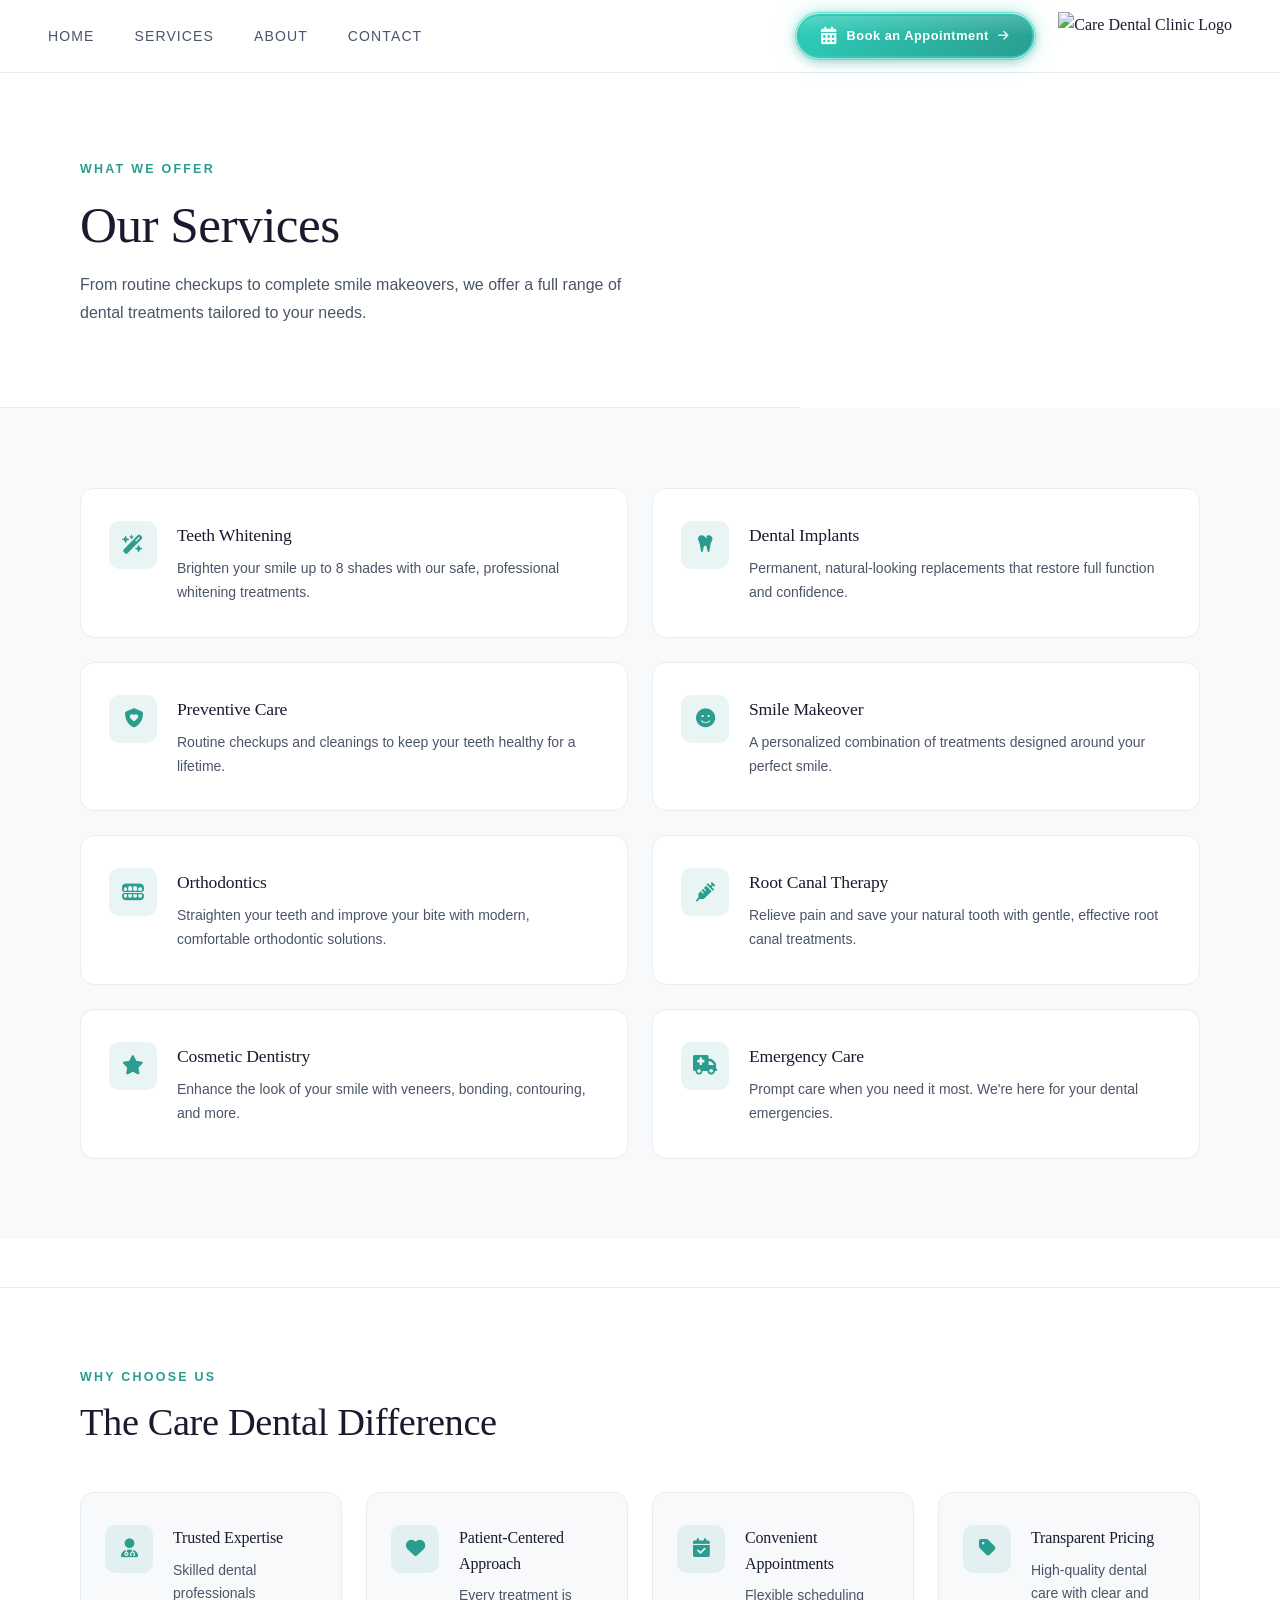
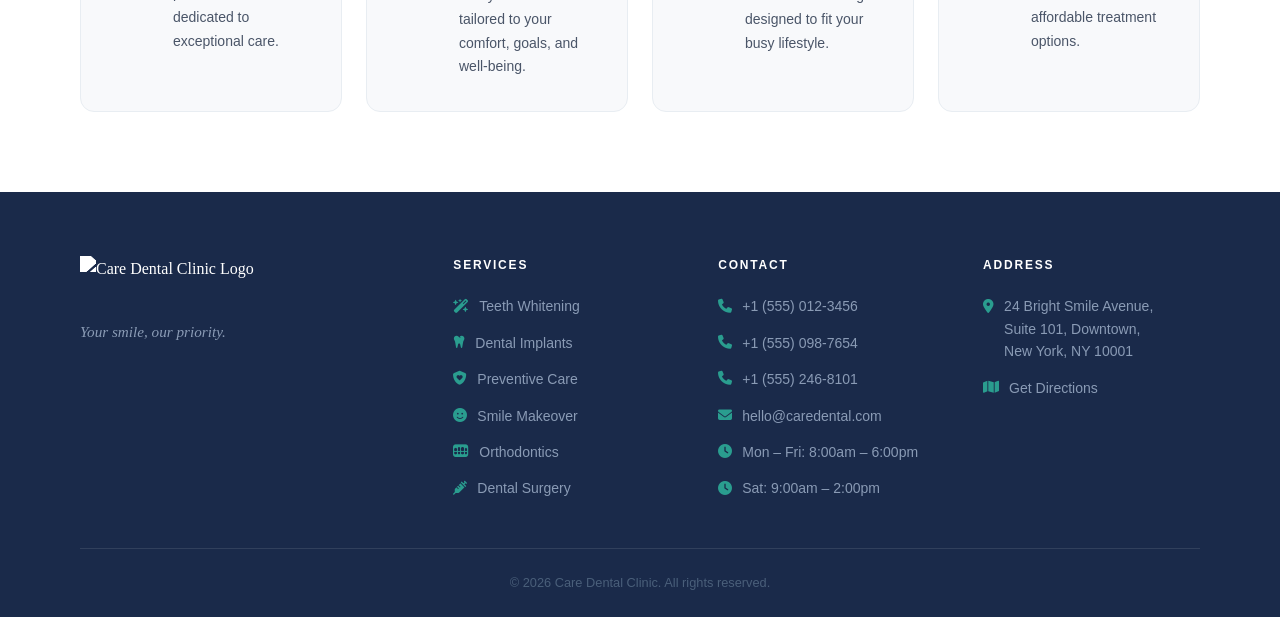
==== commit b2265b78: "Update index.html" ====
--- a/index.html
+++ b/index.html
@@ -3,13 +3,12 @@
 <head>
   <meta charset="UTF-8" />
   <meta name="viewport" content="width=device-width, initial-scale=1.0" />
-  <title>Care Dental Clinic</title>
+  <title>Services – Care Dental Clinic</title>
   <link rel="stylesheet" href="https://cdnjs.cloudflare.com/ajax/libs/font-awesome/6.5.0/css/all.min.css" />
   <link rel="stylesheet" href="style.css" />
 </head>
 <body>
 
-  <!-- NAVBAR -->
 <header class="navbar">
   <nav class="nav-container">
     <ul class="nav-links">
@@ -26,7 +25,7 @@
       </a>
       <div class="nav-logo">
         <img
-        src="https://res.cloudinary.com/dza5rdls6/image/upload/f_auto,q_auto,w_200/v1780732609/caredent_logo_isefwf.png"
+        src="https://res.cloudinary.com/dza5rdls6/image/upload/f_auto,q_auto:good,w_200/v1780732609/caredent_logo_isefwf.png"
         alt="Care Dental Clinic Logo"
         />
       </div>
@@ -34,179 +33,201 @@
   </nav>
 </header>
 
-  <!-- HERO SECTION -->
-  <section class="hero">
-
-    <!-- Left: Text content -->
-    <div class="hero-text">
-      <span class="hero-tagline">Your smile, our priority</span>
-      <h1 class="hero-title">
-        Gentle Care,<br />
-        Beautiful Smiles
-      </h1>
-      <p class="hero-description">
-        At Care Dental Clinic, we combine compassionate care with modern dentistry
-        to give you a smile you'll love. From routine checkups to full smile makeovers —
-        we're here for every step.
-      </p>
-      <div class="hero-actions">
-        <a href="#" class="btn-primary">Book an Appointment</a>
-        <a href="#" class="btn-secondary">Our Services</a>
-      </div>
-    </div>
-
-    <!-- Right: Fading image -->
-    <div class="hero-image-wrap">
-      <img
-      src="https://res.cloudinary.com/dza5rdls6/image/upload/f_auto,q_auto,w_1200/v1780732882/care_dental_kjyzxo.png"
-      alt="Care Dental Clinic"
-      class="hero-image"
-      />
-      <div class="hero-image-fade"></div>
-    </div>
-
+  <!-- SERVICES HERO -->
+  <section class="page-hero">
+    <span class="section-tagline">What we offer</span>
+    <h1 class="page-hero-title">Our Services</h1>
+    <p class="page-hero-desc">
+      From routine checkups to complete smile makeovers, we offer a full 
+      range of dental treatments tailored to your needs.
+    </p>
   </section>
 
-<!-- SERVICES STRIP -->
-<section class="services-strip">
-  <div class="services-wrapper">
-    <div class="services-container">
-
-      <div class="service-card">
-        <div class="service-icon"><i class="fa-solid fa-wand-magic-sparkles"></i></div>
-        <h3 class="service-title">Teeth Whitening</h3>
-        <p class="service-desc">Brighten your smile up to 8 shades with our safe, professional whitening treatments.</p>
-      </div>
-
-      <div class="service-card">
-        <div class="service-icon"><i class="fa-solid fa-tooth"></i></div>
-        <h3 class="service-title">Dental Implants</h3>
-        <p class="service-desc">Permanent, natural-looking replacements that restore full function and confidence.</p>
-      </div>
-
-      <div class="service-card">
-        <div class="service-icon"><i class="fa-solid fa-shield-heart"></i></div>
-        <h3 class="service-title">Preventive Care</h3>
-        <p class="service-desc">Routine checkups and cleanings to keep your teeth healthy for a lifetime.</p>
-      </div>
-
-      <div class="service-card">
-        <div class="service-icon"><i class="fa-solid fa-face-smile"></i></div>
-        <h3 class="service-title">Smile Makeover</h3>
-        <p class="service-desc">A personalised combination of treatments designed around your perfect smile.</p>
+  <!-- SERVICES GRID -->
+  <section class="services-page-section">
+    <div class="services-page-container">
+
+      <div class="services-page-card">
+        <div class="services-page-icon"><i class="fa-solid fa-wand-magic-sparkles"></i></div>
+        <div class="services-page-body">
+          <h3 class="services-page-title">Teeth Whitening</h3>
+          <p class="services-page-text">Brighten your smile up to 8 shades with our safe, professional whitening treatments.</p>
+        </div>
+      </div>
+
+      <div class="services-page-card">
+        <div class="services-page-icon"><i class="fa-solid fa-tooth"></i></div>
+        <div class="services-page-body">
+          <h3 class="services-page-title">Dental Implants</h3>
+          <p class="services-page-text">Permanent, natural-looking replacements that restore full function and confidence.</p>
+        </div>
+      </div>
+
+      <div class="services-page-card">
+        <div class="services-page-icon"><i class="fa-solid fa-shield-heart"></i></div>
+        <div class="services-page-body">
+          <h3 class="services-page-title">Preventive Care</h3>
+          <p class="services-page-text">Routine checkups and cleanings to keep your teeth healthy for a lifetime.</p>
+        </div>
+      </div>
+
+      <div class="services-page-card">
+        <div class="services-page-icon"><i class="fa-solid fa-face-smile"></i></div>
+        <div class="services-page-body">
+          <h3 class="services-page-title">Smile Makeover</h3>
+          <p class="services-page-text">A personalized combination of treatments designed around your perfect smile.</p>
+        </div>
+      </div>
+
+      <div class="services-page-card">
+        <div class="services-page-icon"><i class="fa-solid fa-teeth-open"></i></div>
+        <div class="services-page-body">
+          <h3 class="services-page-title">Orthodontics</h3>
+          <p class="services-page-text">Straighten your teeth and improve your bite with modern, comfortable orthodontic solutions.</p>
+        </div>
+      </div>
+
+      <div class="services-page-card">
+        <div class="services-page-icon"><i class="fa-solid fa-syringe"></i></div>
+        <div class="services-page-body">
+          <h3 class="services-page-title">Root Canal Therapy</h3>
+          <p class="services-page-text">Relieve pain and save your natural tooth with gentle, effective root canal treatments.</p>
+        </div>
+      </div>
+
+      <div class="services-page-card">
+        <div class="services-page-icon"><i class="fa-solid fa-star"></i></div>
+        <div class="services-page-body">
+          <h3 class="services-page-title">Cosmetic Dentistry</h3>
+          <p class="services-page-text">Enhance the look of your smile with veneers, bonding, contouring, and more.</p>
+        </div>
+      </div>
+
+      <div class="services-page-card">
+        <div class="services-page-icon"><i class="fa-solid fa-truck-medical"></i></div>
+        <div class="services-page-body">
+          <h3 class="services-page-title">Emergency Care</h3>
+          <p class="services-page-text">Prompt care when you need it most. We're here for your dental emergencies.</p>
+        </div>
+      </div>
+
+    </div>
+  </section>
+
+  <!-- WHY CHOOSE US -->
+<section class="why-section">
+  <div class="why-container">
+
+    <div class="why-header">
+      <span class="section-tagline">Why choose us</span>
+      <h2 class="section-title">The Care Dental Difference</h2>
+    </div>
+
+    <div class="why-grid">
+
+      <div class="why-card">
+        <div class="why-icon"><i class="fa-solid fa-user-doctor"></i></div>
+        <div class="why-body">
+          <h3 class="why-title">Trusted Expertise</h3>
+          <p class="why-text">Skilled dental professionals dedicated to exceptional care.</p>
+        </div>
+      </div>
+
+      <div class="why-card">
+        <div class="why-icon"><i class="fa-solid fa-heart"></i></div>
+        <div class="why-body">
+          <h3 class="why-title">Patient-Centered Approach</h3>
+          <p class="why-text">Every treatment is tailored to your comfort, goals, and well-being.</p>
+        </div>
+      </div>
+
+      <div class="why-card">
+        <div class="why-icon"><i class="fa-solid fa-calendar-check"></i></div>
+        <div class="why-body">
+          <h3 class="why-title">Convenient Appointments</h3>
+          <p class="why-text">Flexible scheduling designed to fit your busy lifestyle.</p>
+        </div>
+      </div>
+
+      <div class="why-card">
+        <div class="why-icon"><i class="fa-solid fa-tag"></i></div>
+        <div class="why-body">
+          <h3 class="why-title">Transparent Pricing</h3>
+          <p class="why-text">High-quality dental care with clear and affordable treatment options.</p>
+        </div>
       </div>
 
     </div>
   </div>
 </section>
 
-<!-- ABOUT SECTION -->
-<section class="about">
-
-  <!-- Left: Fading image -->
-  <div class="about-image-wrap">
-    <img
-    src="https://res.cloudinary.com/dza5rdls6/image/upload/f_auto,q_auto,w_800/v1780734986/care_dent_faded_rduh3p.png"
-    alt="Care Dental Clinic"
-    class="about-image"
-    loading="lazy"
-    />
-    <div class="about-image-fade"></div>
-  </div>
-
-  <!-- Right: Text content -->
-  <div class="about-text">
-    <span class="about-tagline">Who we are</span>
-    <h2 class="about-title">
-      Caring for Smiles,<br />
-      One Patient at a Time
-    </h2>
-    <p class="about-description">
-      At Care Dental Clinic, we believe every patient deserves a comfortable, 
-      stress-free experience. Our team of dedicated professionals brings warmth, 
-      expertise, and the latest dental technology together — so your smile is 
-      always in the best hands.
-    </p>
-    <a href="#" class="btn-primary">Meet Our Team</a>
-  </div>
-
-</section>
-
-<!-- FOOTER -->
-<footer class="footer">
-  <div class="footer-container">
-
-    <!-- Brand -->
-    <div class="footer-brand">
-      <img
+  <!-- FOOTER -->
+  <footer class="footer">
+    <div class="footer-container">
+
+      <div class="footer-brand">
+        <img
       src="https://res.cloudinary.com/dza5rdls6/image/upload/f_auto,q_auto,w_200/v1780732609/caredent_logo_isefwf.png"
       alt="Care Dental Clinic Logo"
       class="footer-logo"
       loading="lazy"
       />
-      <p class="footer-tagline">Your smile, our priority.</p>
-    </div>
-
-    <!-- Services -->
-    <div class="footer-col">
-      <h4 class="footer-heading">Services</h4>
-      <ul class="footer-list">
-        <li><i class="fa-solid fa-wand-magic-sparkles"></i> Teeth Whitening</li>
-        <li><i class="fa-solid fa-tooth"></i> Dental Implants</li>
-        <li><i class="fa-solid fa-shield-heart"></i> Preventive Care</li>
-        <li><i class="fa-solid fa-face-smile"></i> Smile Makeover</li>
-        <li><i class="fa-solid fa-teeth"></i> Orthodontics</li>
-        <li><i class="fa-solid fa-syringe"></i> Dental Surgery</li>
-      </ul>
-    </div>
-
-    <!-- Contact -->
-    <div class="footer-col">
-      <h4 class="footer-heading">Contact</h4>
-      <ul class="footer-list">
-        <li><i class="fa-solid fa-phone"></i> +1 (555) 012-3456</li>
-        <li><i class="fa-solid fa-phone"></i> +1 (555) 098-7654</li>
-        <li><i class="fa-solid fa-phone"></i> +1 (555) 246-8101</li>
-        <li><i class="fa-solid fa-envelope"></i> hello@caredental.com</li>
-        <li><i class="fa-solid fa-clock"></i> Mon – Fri: 8:00am – 6:00pm</li>
-        <li><i class="fa-solid fa-clock"></i> Sat: 9:00am – 2:00pm</li>
-      </ul>
-    </div>
-
-    <!-- Address -->
-    <div class="footer-col">
-      <h4 class="footer-heading">Address</h4>
-      <ul class="footer-list">
-        <li>
-          <i class="fa-solid fa-location-dot"></i>
-          24 Bright Smile Avenue,<br />
-          Suite 101, Downtown,<br />
-          New York, NY 10001
-        </li>
-        <li><i class="fa-solid fa-map"></i> <a href="#">Get Directions</a></li>
-      </ul>
-    </div>
-
-  </div>
-
-  <!-- Bottom bar -->
-  <div class="footer-bottom">
-    <p>&copy; 2026 Care Dental Clinic. All rights reserved.</p>
-  </div>
-
-</footer>
-
-<!-- BOOKING MODAL OVERLAY -->
+        <p class="footer-tagline">Your smile, our priority.</p>
+      </div>
+
+      <div class="footer-col">
+        <h4 class="footer-heading">Services</h4>
+        <ul class="footer-list">
+          <li><i class="fa-solid fa-wand-magic-sparkles"></i> Teeth Whitening</li>
+          <li><i class="fa-solid fa-tooth"></i> Dental Implants</li>
+          <li><i class="fa-solid fa-shield-heart"></i> Preventive Care</li>
+          <li><i class="fa-solid fa-face-smile"></i> Smile Makeover</li>
+          <li><i class="fa-solid fa-teeth"></i> Orthodontics</li>
+          <li><i class="fa-solid fa-syringe"></i> Dental Surgery</li>
+        </ul>
+      </div>
+
+      <div class="footer-col">
+        <h4 class="footer-heading">Contact</h4>
+        <ul class="footer-list">
+          <li><i class="fa-solid fa-phone"></i> +1 (555) 012-3456</li>
+          <li><i class="fa-solid fa-phone"></i> +1 (555) 098-7654</li>
+          <li><i class="fa-solid fa-phone"></i> +1 (555) 246-8101</li>
+          <li><i class="fa-solid fa-envelope"></i> hello@caredental.com</li>
+          <li><i class="fa-solid fa-clock"></i> Mon – Fri: 8:00am – 6:00pm</li>
+          <li><i class="fa-solid fa-clock"></i> Sat: 9:00am – 2:00pm</li>
+        </ul>
+      </div>
+
+      <div class="footer-col">
+        <h4 class="footer-heading">Address</h4>
+        <ul class="footer-list">
+          <li>
+            <i class="fa-solid fa-location-dot"></i>
+            24 Bright Smile Avenue,<br />
+            Suite 101, Downtown,<br />
+            New York, NY 10001
+          </li>
+          <li><i class="fa-solid fa-map"></i> <a href="#">Get Directions</a></li>
+        </ul>
+      </div>
+
+    </div>
+
+    <div class="footer-bottom">
+      <p>&copy; 2026 Care Dental Clinic. All rights reserved.</p>
+    </div>
+
+  </footer>
+
 <div class="booking-overlay" id="bookingOverlay">
 
   <div class="booking-modal" id="bookingModal">
 
-    <!-- Close Button -->
     <button class="booking-close" id="bookingClose" aria-label="Close">
       <i class="fa-solid fa-xmark"></i>
     </button>
 
-    <!-- LEFT: Step Progress Panel -->
     <div class="booking-stepper">
       <div class="booking-stepper-inner">
 
@@ -221,13 +242,21 @@
         <div class="step-connector"></div>
 
         <div class="booking-step" data-step="2">
-          <span class="step-title">Your Information</span>  <!-- correct -->
-          <span class="step-desc">Personal details</span>   
-        </div>
-        
+          <div class="step-circle">2</div>
+          <div class="step-info">
+            <span class="step-title">Your Information</span>
+            <span class="step-desc">Personal details</span>
+          </div>
+        </div>
+
+        <div class="step-connector"></div>
+
         <div class="booking-step" data-step="3">
-          <span class="step-title">Date & Time</span>       <!-- correct -->
-          <span class="step-desc">Pick a slot</span>        <!-- correct -->
+          <div class="step-circle">3</div>
+          <div class="step-info">
+            <span class="step-title">Date &amp; Time</span>
+            <span class="step-desc">Pick a slot</span>
+          </div>
         </div>
 
         <div class="step-connector"></div>
@@ -245,18 +274,16 @@
         <div class="booking-step" data-step="5">
           <div class="step-circle">5</div>
           <div class="step-info">
-            <span class="step-title">Call Us</span>
-            <span class="step-desc">Confirm by phone</span>
-          </div>
-        </div>
-
-      </div>
-    </div>
-
-    <!-- RIGHT: Main Content Area -->
+            <span class="step-title">Upload image</span>
+            <span class="step-desc">Upload the payment screenshot</span>
+          </div>
+        </div>
+
+      </div>
+    </div>
+
     <div class="booking-content">
 
-      <!-- Step 1: Choose Service -->
       <div class="booking-panel active" id="panel-1">
         <div class="panel-header">
           <h2 class="panel-title">Choose a Service</h2>
@@ -321,173 +348,167 @@
         </div>
       </div>
 
-      <!-- Step 2: Date & Time -->
-      <!-- Step 2: Your Information + Payment -->
-<div class="booking-panel" id="panel-2">
-  <div class="panel-header">
-    <h2 class="panel-title">Your Information & Payment</h2>
-    <p class="panel-subtitle">Fill in your details and select a payment method</p>
-  </div>
-
-  <div class="booking-form">
-    <div class="form-row">
-      <div class="form-group">
-        <label class="form-label">Full Name</label>
-        <input type="text" class="form-input" id="inputName" placeholder="e.g. John Doe" />
-      </div>
-      <div class="form-group">
-        <label class="form-label">Email Address</label>
-        <input type="email" class="form-input" id="inputEmail" placeholder="e.g. john@email.com" />
-      </div>
-    </div>
-    <div class="form-row">
-      <div class="form-group">
-        <label class="form-label">Phone Number</label>
-        <input type="tel" class="form-input" id="inputPhone" placeholder="e.g. +251 912 345 678" />
-      </div>
-      <div class="form-group">
-        <label class="form-label">Optional Notes</label>
-        <input type="text" class="form-input" id="inputNotes" placeholder="Any concerns or requests?" />
-      </div>
-    </div>
-  </div>
-
-  <!-- Payment Methods -->
-  <div class="payment-section">
-    <div class="payment-section-header">
-      <span class="payment-section-title">Select Payment Method</span>
-      <span class="payment-section-sub">Choose how you'd like to pay for your appointment</span>
-    </div>
-
-    <div class="payment-grid">
-
-      <div class="payment-card" data-payment="Telebirr" data-account="1234 5678 9012" data-acname="Care Dental Clinic">
-        <div class="payment-card-inner">
-          <div class="payment-icon-wrap">
-            <i class="fa-solid fa-mobile-screen-button"></i>
-          </div>
-          <span class="payment-name">Telebirr</span>
-        </div>
-      </div>
-
-      <div class="payment-card" data-payment="Awash Bank" data-account="0123 4567 8901 2345" data-acname="Care Dental Clinic">
-        <div class="payment-card-inner">
-          <div class="payment-icon-wrap">
-            <i class="fa-solid fa-building-columns"></i>
-          </div>
-          <span class="payment-name">Awash Bank</span>
-        </div>
-      </div>
-
-      <div class="payment-card" data-payment="CBE Birr" data-account="1000 2345 6789 0123" data-acname="Care Dental Clinic">
-        <div class="payment-card-inner">
-          <div class="payment-icon-wrap">
-            <i class="fa-solid fa-landmark"></i>
-          </div>
-          <span class="payment-name">CBE Birr</span>
-        </div>
-      </div>
-
-      <div class="payment-card" data-payment="Zemen Bank" data-account="2345 6789 0123 4567" data-acname="Care Dental Clinic">
-        <div class="payment-card-inner">
-          <div class="payment-icon-wrap">
-            <i class="fa-solid fa-building-columns"></i>
-          </div>
-          <span class="payment-name">Zemen Bank</span>
-        </div>
-      </div>
-
-      <div class="payment-card" data-payment="Tsedey Bank" data-account="3456 7890 1234 5678" data-acname="Care Dental Clinic">
-        <div class="payment-card-inner">
-          <div class="payment-icon-wrap">
-            <i class="fa-solid fa-building-columns"></i>
-          </div>
-          <span class="payment-name">Tsedey Bank</span>
-        </div>
-      </div>
-
-      <div class="payment-card" data-payment="Dashen Bank" data-account="4567 8901 2345 6789" data-acname="Care Dental Clinic">
-        <div class="payment-card-inner">
-          <div class="payment-icon-wrap">
-            <i class="fa-solid fa-building-columns"></i>
-          </div>
-          <span class="payment-name">Dashen Bank</span>
-        </div>
-      </div>
-
-      <div class="payment-card" data-payment="Wegagen Bank" data-account="5678 9012 3456 7890" data-acname="Care Dental Clinic">
-        <div class="payment-card-inner">
-          <div class="payment-icon-wrap">
-            <i class="fa-solid fa-building-columns"></i>
-          </div>
-          <span class="payment-name">Wegagen Bank</span>
-        </div>
-      </div>
-
-    </div>
-
-    <!-- Account Details Box -->
-     <div class="payment-account-box" id="accountReveal">
-      <div class="pab-left">
-        <span class="pab-method" id="accountMethod">—</span>
-        <span class="pab-label">Account Name</span>
-        <span class="pab-acname" id="accountName">—</span>
-        <span class="pab-label">Account Number</span>
-        <span class="pab-number" id="accountNumber">—</span>
-      </div>
-      <button class="pab-copy-btn" id="copyAccountBtn" title="Copy account number">
-        <i class="fa-regular fa-copy" id="pabCopyIcon"></i>
-        <span id="pabCopyText">Copy</span>
-      </button>
-    </div>
-
-  </div>
-</div>
-
-<!-- Step 3: Date & Time -->
-<div class="booking-panel" id="panel-3">
-  <div class="panel-header">
-    <h2 class="panel-title">Date & Time</h2>
-    <p class="panel-subtitle">Choose a date and available time slot</p>
-  </div>
-  <div class="datetime-layout">
-
-    <div class="calendar-wrap">
-      <div class="calendar-nav">
-        <button class="cal-nav-btn" id="calPrev"><i class="fa-solid fa-chevron-left"></i></button>
-        <span class="cal-month-label" id="calMonthLabel"></span>
-        <button class="cal-nav-btn" id="calNext"><i class="fa-solid fa-chevron-right"></i></button>
-      </div>
-      <div class="calendar-grid">
-        <div class="cal-day-name">Su</div>
-        <div class="cal-day-name">Mo</div>
-        <div class="cal-day-name">Tu</div>
-        <div class="cal-day-name">We</div>
-        <div class="cal-day-name">Th</div>
-        <div class="cal-day-name">Fr</div>
-        <div class="cal-day-name">Sa</div>
-      </div>
-      <div class="calendar-days" id="calendarDays"></div>
-    </div>
-
-    <div class="timeslots-wrap">
-      <h4 class="timeslots-label">Available Times</h4>
-      <div class="timeslots-grid" id="timeslotsGrid">
-        <button class="timeslot" data-time="09:00 AM">09:00 AM</button>
-        <button class="timeslot" data-time="10:00 AM">10:00 AM</button>
-        <button class="timeslot" data-time="11:00 AM">11:00 AM</button>
-        <button class="timeslot" data-time="12:00 PM">12:00 PM</button>
-        <button class="timeslot" data-time="02:00 PM">02:00 PM</button>
-        <button class="timeslot" data-time="03:00 PM">03:00 PM</button>
-        <button class="timeslot" data-time="04:00 PM">04:00 PM</button>
-        <button class="timeslot" data-time="05:00 PM">05:00 PM</button>
-      </div>
-    </div>
-
-  </div>
-</div>
-
-      <!-- Step 4: Confirm Booking -->
+      <div class="booking-panel" id="panel-2">
+        <div class="panel-header">
+          <h2 class="panel-title">Your Information & Payment</h2>
+          <p class="panel-subtitle">Fill in your details and select a payment method</p>
+        </div>
+
+        <div class="booking-form">
+          <div class="form-row">
+            <div class="form-group">
+              <label class="form-label">Full Name</label>
+              <input type="text" class="form-input" id="inputName" placeholder="e.g. John Doe" />
+            </div>
+            <div class="form-group">
+              <label class="form-label">Email Address</label>
+              <input type="email" class="form-input" id="inputEmail" placeholder="e.g. john@email.com" />
+            </div>
+          </div>
+          <div class="form-row">
+            <div class="form-group">
+              <label class="form-label">Phone Number</label>
+              <input type="tel" class="form-input" id="inputPhone" placeholder="e.g. +251 912 345 678" />
+            </div>
+            <div class="form-group">
+              <label class="form-label">Optional Notes</label>
+              <input type="text" class="form-input" id="inputNotes" placeholder="Any concerns or requests?" />
+            </div>
+          </div>
+        </div>
+
+        <div class="payment-section">
+          <div class="payment-section-header">
+            <span class="payment-section-title">Select Payment Method</span>
+            <span class="payment-section-sub">Choose how you'd like to pay for your appointment</span>
+          </div>
+
+          <div class="payment-grid">
+
+            <div class="payment-card" data-payment="Telebirr" data-account="1234 5678 9012" data-acname="Care Dental Clinic">
+              <div class="payment-card-inner">
+                <div class="payment-icon-wrap">
+                  <i class="fa-solid fa-mobile-screen-button"></i>
+                </div>
+                <span class="payment-name">Telebirr</span>
+              </div>
+            </div>
+
+            <div class="payment-card" data-payment="Awash Bank" data-account="0123 4567 8901 2345" data-acname="Care Dental Clinic">
+              <div class="payment-card-inner">
+                <div class="payment-icon-wrap">
+                  <i class="fa-solid fa-building-columns"></i>
+                </div>
+                <span class="payment-name">Awash Bank</span>
+              </div>
+            </div>
+
+            <div class="payment-card" data-payment="CBE Birr" data-account="1000 2345 6789 0123" data-acname="Care Dental Clinic">
+              <div class="payment-card-inner">
+                <div class="payment-icon-wrap">
+                  <i class="fa-solid fa-landmark"></i>
+                </div>
+                <span class="payment-name">CBE Birr</span>
+              </div>
+            </div>
+
+            <div class="payment-card" data-payment="Zemen Bank" data-account="2345 6789 0123 4567" data-acname="Care Dental Clinic">
+              <div class="payment-card-inner">
+                <div class="payment-icon-wrap">
+                  <i class="fa-solid fa-building-columns"></i>
+                </div>
+                <span class="payment-name">Zemen Bank</span>
+              </div>
+            </div>
+
+            <div class="payment-card" data-payment="Tsedey Bank" data-account="3456 7890 1234 5678" data-acname="Care Dental Clinic">
+              <div class="payment-card-inner">
+                <div class="payment-icon-wrap">
+                  <i class="fa-solid fa-building-columns"></i>
+                </div>
+                <span class="payment-name">Tsedey Bank</span>
+              </div>
+            </div>
+
+            <div class="payment-card" data-payment="Dashen Bank" data-account="4567 8901 2345 6789" data-acname="Care Dental Clinic">
+              <div class="payment-card-inner">
+                <div class="payment-icon-wrap">
+                  <i class="fa-solid fa-building-columns"></i>
+                </div>
+                <span class="payment-name">Dashen Bank</span>
+              </div>
+            </div>
+
+            <div class="payment-card" data-payment="Wegagen Bank" data-account="5678 9012 3456 7890" data-acname="Care Dental Clinic">
+              <div class="payment-card-inner">
+                <div class="payment-icon-wrap">
+                  <i class="fa-solid fa-building-columns"></i>
+                </div>
+                <span class="payment-name">Wegagen Bank</span>
+              </div>
+            </div>
+
+          </div>
+
+          <div class="payment-account-box" id="accountReveal">
+            <div class="pab-left">
+              <span class="pab-method" id="accountMethod">—</span>
+              <span class="pab-label">Account Name</span>
+              <span class="pab-acname" id="accountName">—</span>
+              <span class="pab-label">Account Number</span>
+              <span class="pab-number" id="accountNumber">—</span>
+            </div>
+            <button class="pab-copy-btn" id="copyAccountBtn" title="Copy account number">
+              <i class="fa-regular fa-copy" id="pabCopyIcon"></i>
+              <span id="pabCopyText">Copy</span>
+            </button>
+          </div>
+
+        </div>
+      </div>
+
+      <div class="booking-panel" id="panel-3">
+        <div class="panel-header">
+          <h2 class="panel-title">Date & Time</h2>
+          <p class="panel-subtitle">Choose a date and available time slot</p>
+        </div>
+        <div class="datetime-layout">
+
+          <div class="calendar-wrap">
+            <div class="calendar-nav">
+              <button class="cal-nav-btn" id="calPrev"><i class="fa-solid fa-chevron-left"></i></button>
+              <span class="cal-month-label" id="calMonthLabel"></span>
+              <button class="cal-nav-btn" id="calNext"><i class="fa-solid fa-chevron-right"></i></button>
+            </div>
+            <div class="calendar-grid">
+              <div class="cal-day-name">Su</div>
+              <div class="cal-day-name">Mo</div>
+              <div class="cal-day-name">Tu</div>
+              <div class="cal-day-name">We</div>
+              <div class="cal-day-name">Th</div>
+              <div class="cal-day-name">Fr</div>
+              <div class="cal-day-name">Sa</div>
+            </div>
+            <div class="calendar-days" id="calendarDays"></div>
+          </div>
+
+          <div class="timeslots-wrap">
+            <h4 class="timeslots-label">Available Times</h4>
+            <div class="timeslots-grid" id="timeslotsGrid">
+              <button class="timeslot" data-time="09:00 AM">09:00 AM</button>
+              <button class="timeslot" data-time="10:00 AM">10:00 AM</button>
+              <button class="timeslot" data-time="11:00 AM">11:00 AM</button>
+              <button class="timeslot" data-time="12:00 PM">12:00 PM</button>
+              <button class="timeslot" data-time="02:00 PM">02:00 PM</button>
+              <button class="timeslot" data-time="03:00 PM">03:00 PM</button>
+              <button class="timeslot" data-time="04:00 PM">04:00 PM</button>
+              <button class="timeslot" data-time="05:00 PM">05:00 PM</button>
+            </div>
+          </div>
+
+        </div>
+      </div>
+
       <div class="booking-panel" id="panel-4">
         <div class="panel-header">
           <h2 class="panel-title">Confirm Booking</h2>
@@ -512,26 +533,22 @@
         </label>
       </div>
 
-      <!-- Step 5: Call Us -->
       <div class="booking-panel" id="panel-5">
-        <div class="call-us-panel">
-          <div class="call-us-icon-wrap">
-            <i class="fa-solid fa-phone-volume"></i>
-          </div>
-          <h2 class="call-us-title">One Last Step!</h2>
-          <p class="call-us-subtitle">Please call us to confirm your appointment</p>
-          <div class="call-us-number">
-            <i class="fa-solid fa-phone"></i>
-            <span>+1 (555) 012-3456</span>
-          </div>
-          <p class="call-us-hint">Call the number above so our team can verify your details and lock in your slot.</p>
-          <button class="call-us-btn" id="callUsBtn">
-            <i class="fa-solid fa-phone"></i> I Will Call
-          </button>
-        </div>
-      </div>
-
-      <!-- Footer: Navigation Buttons -->
+        <div class="upload-panel">
+          <div class="upload-icon-wrap">
+            <i class="fa-solid fa-cloud-arrow-up"></i>
+          </div>
+          <h2 class="upload-title">Upload Payment Screenshot</h2>
+          <p class="upload-subtitle">Please upload a screenshot of your payment to confirm your appointment</p>
+          <label class="upload-trigger" id="uploadTrigger">
+            <i class="fa-solid fa-image"></i>
+            <span>Choose an Image</span>
+            <input type="file" id="screenshotInput" accept="image/*" hidden />
+          </label>
+          <span class="upload-filename" id="uploadFilename">No file chosen</span>
+        </div>
+      </div>
+
       <div class="booking-footer">
         <button class="booking-back-btn" id="bookingBack">
           <i class="fa-solid fa-arrow-left"></i> Back
@@ -540,12 +557,12 @@
           Next: Choose Date &amp; Time <i class="fa-solid fa-arrow-right"></i>
         </button>
       </div>
+
     </div>
   </div>
-  <!-- end booking-modal -->
 
 </div>
-<!-- end booking-overlay -->
- <script src="booking.js"></script>
+<script type="module" src="booking.js"></script>
+
 </body>
 </html>
--- a/style.css
+++ b/style.css
@@ -1827,6 +1827,313 @@
 .confirm-notice-text strong {
   color: #1b1f23;
   font-weight: 600;
+}
+
+/* ============================================
+   PAYMENT SECTION
+   ============================================ */
+
+.payment-section {
+  display: flex;
+  flex-direction: column;
+  gap: 1rem;
+}
+
+.payment-section-header {
+  display: flex;
+  flex-direction: column;
+  gap: 0.25rem;
+}
+
+.payment-section-title {
+  font-family: 'Georgia', serif;
+  font-size: 1rem;
+  color: #1b1f23;
+}
+
+.payment-section-sub {
+  font-family: 'Trebuchet MS', sans-serif;
+  font-size: 0.775rem;
+  color: #64748b;
+}
+
+.payment-grid {
+  display: grid;
+  grid-template-columns: repeat(4, 1fr);
+  gap: 0.75rem;
+}
+
+.payment-card {
+  border: 0.0625rem solid #e8eef2;
+  border-radius: 0.875rem;
+  background: #ffffff;
+  cursor: pointer;
+  transition: transform 0.2s ease, box-shadow 0.2s ease, border-color 0.2s ease;
+  padding: 0.875rem 0.75rem;
+}
+
+.payment-card:hover {
+  transform: translateY(-0.15rem);
+  box-shadow: 0 0.5rem 1.5rem rgba(0, 0, 0, 0.07);
+}
+
+.payment-card.selected {
+  border: 0.125rem solid #20b79a;
+  box-shadow: 0 0 1.25rem rgba(32, 183, 154, 0.18);
+  background: #f0faf8;
+}
+
+.payment-card-inner {
+  display: flex;
+  flex-direction: column;
+  align-items: center;
+  gap: 0.5rem;
+}
+
+.payment-icon-wrap {
+  width: 2.25rem;
+  height: 2.25rem;
+  border-radius: 50%;
+  background: rgba(32, 183, 154, 0.1);
+  display: flex;
+  align-items: center;
+  justify-content: center;
+}
+
+.payment-icon-wrap i {
+  font-size: 0.9rem;
+  color: #20b79a;
+}
+
+.payment-name {
+  font-family: 'Trebuchet MS', sans-serif;
+  font-size: 0.725rem;
+  font-weight: 600;
+  color: #1b1f23;
+  text-align: center;
+  line-height: 1.3;
+}
+
+/* Account Details Box */
+.payment-account-box {
+  display: none;
+  align-items: center;
+  justify-content: space-between;
+  background: #f5f7f8;
+  border: 0.0625rem solid #e8eef2;
+  border-radius: 0.875rem;
+  padding: 1rem 1.375rem;
+  gap: 1rem;
+  animation: fadeSlideUp 0.25s ease;
+}
+
+.payment-account-box.visible {
+  display: flex;
+}
+
+.pab-left {
+  display: flex;
+  flex-direction: column;
+  gap: 0.2rem;
+}
+
+.pab-method {
+  font-family: 'Georgia', serif;
+  font-size: 0.9rem;
+  color: #20b79a;
+  font-weight: 400;
+}
+
+.pab-label {
+  font-family: 'Trebuchet MS', sans-serif;
+  font-size: 0.675rem;
+  font-weight: 600;
+  text-transform: uppercase;
+  letter-spacing: 0.06em;
+  color: #9aabb8;
+  margin-top: 0.35rem;
+}
+
+.pab-acname {
+  font-family: 'Trebuchet MS', sans-serif;
+  font-size: 0.825rem;
+  color: #1b1f23;
+  font-weight: 600;
+}
+
+.pab-number {
+  font-family: 'Courier New', monospace;
+  font-size: 1rem;
+  color: #1b1f23;
+  letter-spacing: 0.08em;
+  font-weight: 700;
+}
+
+.pab-copy-btn {
+  display: inline-flex;
+  align-items: center;
+  gap: 0.4rem;
+  padding: 0.625rem 1.125rem;
+  border: 0.0625rem solid #e8eef2;
+  border-radius: 999rem;
+  background: #ffffff;
+  font-family: 'Trebuchet MS', sans-serif;
+  font-size: 0.775rem;
+  color: #64748b;
+  cursor: pointer;
+  flex-shrink: 0;
+  transition: border-color 0.2s ease, color 0.2s ease, background 0.2s ease;
+}
+
+.pab-copy-btn:hover {
+  border-color: #20b79a;
+  color: #20b79a;
+}
+
+.pab-copy-btn.copied {
+  border-color: #20b79a;
+  background: #20b79a;
+  color: #ffffff;
+}
+
+@keyframes fadeSlideUp {
+  from { opacity: 0; transform: translateY(0.4rem); }
+  to   { opacity: 1; transform: translateY(0); }
+}
+
+/* ============================================
+   STEP 5 — UPLOAD SCREENSHOT
+   ============================================ */
+
+.upload-panel {
+  display: flex;
+  flex-direction: column;
+  align-items: center;
+  text-align: center;
+  gap: 1rem;
+  padding: 2rem 1.5rem;
+}
+
+.upload-icon-wrap {
+  width: 4rem;
+  height: 4rem;
+  border-radius: 50%;
+  background: rgba(32, 183, 154, 0.08);
+  display: flex;
+  align-items: center;
+  justify-content: center;
+}
+
+.upload-icon-wrap i {
+  font-size: 1.6rem;
+  color: #20b79a;
+}
+
+.upload-title {
+  font-family: 'Georgia', serif;
+  font-size: 1.5rem;
+  font-weight: 400;
+  color: #1b1f23;
+}
+
+.upload-subtitle {
+  font-family: 'Trebuchet MS', sans-serif;
+  font-size: 0.9rem;
+  color: #64748b;
+  max-width: 22rem;
+  line-height: 1.65;
+}
+
+.upload-trigger {
+  display: inline-flex;
+  align-items: center;
+  gap: 0.6rem;
+  padding: 0.875rem 2.25rem;
+  border-radius: 999rem;
+  border: 0.125rem solid #20b79a;
+  background: #ffffff;
+  color: #20b79a;
+  font-family: 'Trebuchet MS', sans-serif;
+  font-size: 0.9rem;
+  font-weight: 600;
+  cursor: pointer;
+  transition: background 0.2s ease, color 0.2s ease;
+  margin-top: 0.5rem;
+}
+
+.upload-trigger:hover {
+  background: #20b79a;
+  color: #ffffff;
+}
+
+.upload-filename {
+  font-family: 'Trebuchet MS', sans-serif;
+  font-size: 0.8rem;
+  color: #9aabb8;
+}
+
+.upload-filename.chosen {
+  color: #20b79a;
+  font-weight: 600;
+}
+
+/* ============================================
+   CONGRATULATIONS OVERLAY
+   ============================================ */
+
+@keyframes popIn {
+  0%   { opacity: 0; transform: scale(0.75); }
+  70%  { transform: scale(1.06); }
+  100% { opacity: 1; transform: scale(1); }
+}
+
+@keyframes fadeOut {
+  to { opacity: 0; transform: scale(0.9); }
+}
+
+.congrats-overlay {
+  position: absolute;
+  inset: 0;
+  background: rgba(255, 255, 255, 0.97);
+  border-radius: inherit;
+  display: flex;
+  flex-direction: column;
+  align-items: center;
+  justify-content: center;
+  gap: 1rem;
+  z-index: 999;
+  animation: popIn 0.45s ease forwards;
+}
+
+.congrats-overlay.fade-out {
+  animation: fadeOut 0.4s ease forwards;
+}
+
+.congrats-icon {
+  width: 5rem;
+  height: 5rem;
+  border-radius: 50%;
+  background: rgba(32, 183, 154, 0.1);
+  display: flex;
+  align-items: center;
+  justify-content: center;
+}
+
+.congrats-icon i {
+  font-size: 2.5rem;
+  color: #20b79a;
+}
+
+.congrats-title {
+  font-family: 'Georgia', serif;
+  font-size: 1.6rem;
+  color: #1b1f23;
+}
+
+.congrats-sub {
+  font-family: 'Trebuchet MS', sans-serif;
+  font-size: 0.875rem;
+  color: #64748b;
 }
 
 @media (max-width: 56.25em) {
@@ -1882,4 +2189,4 @@
   .services-container {
     grid-template-columns: 1fr;
   }
-}+}
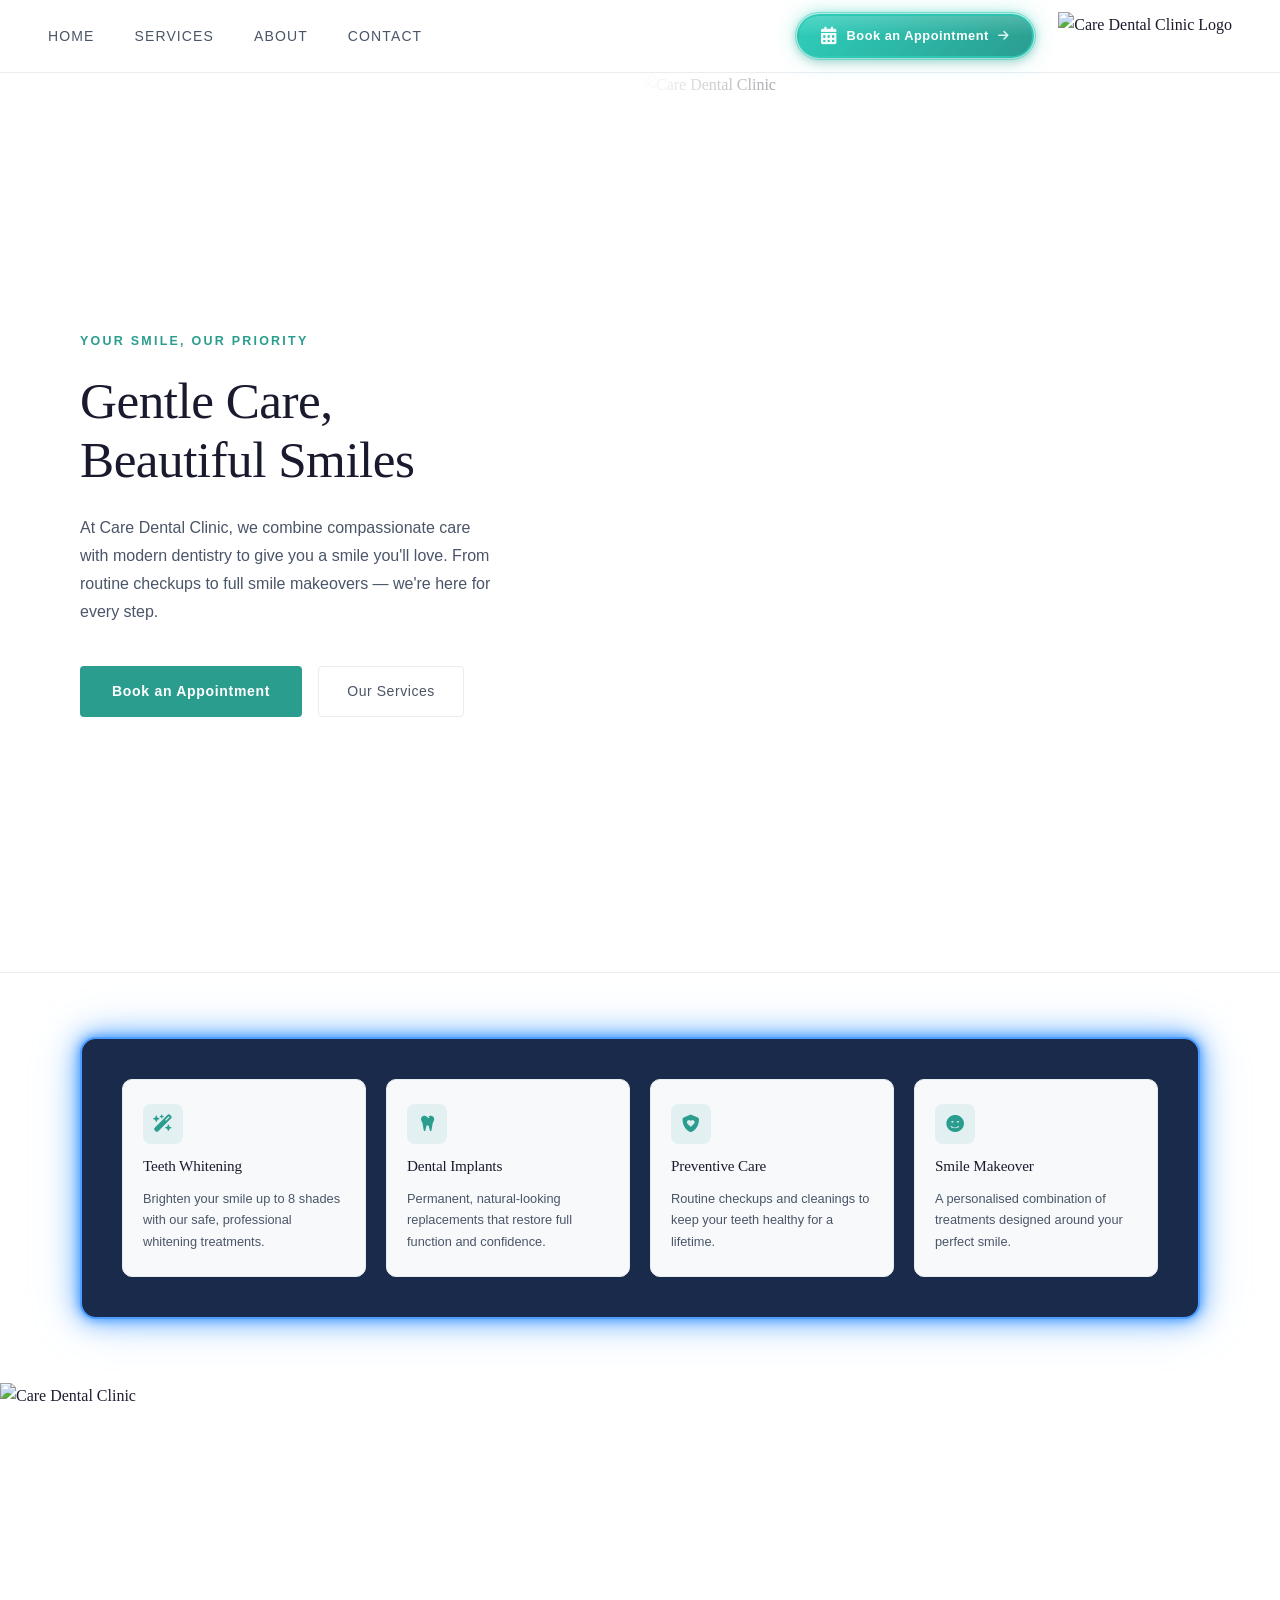
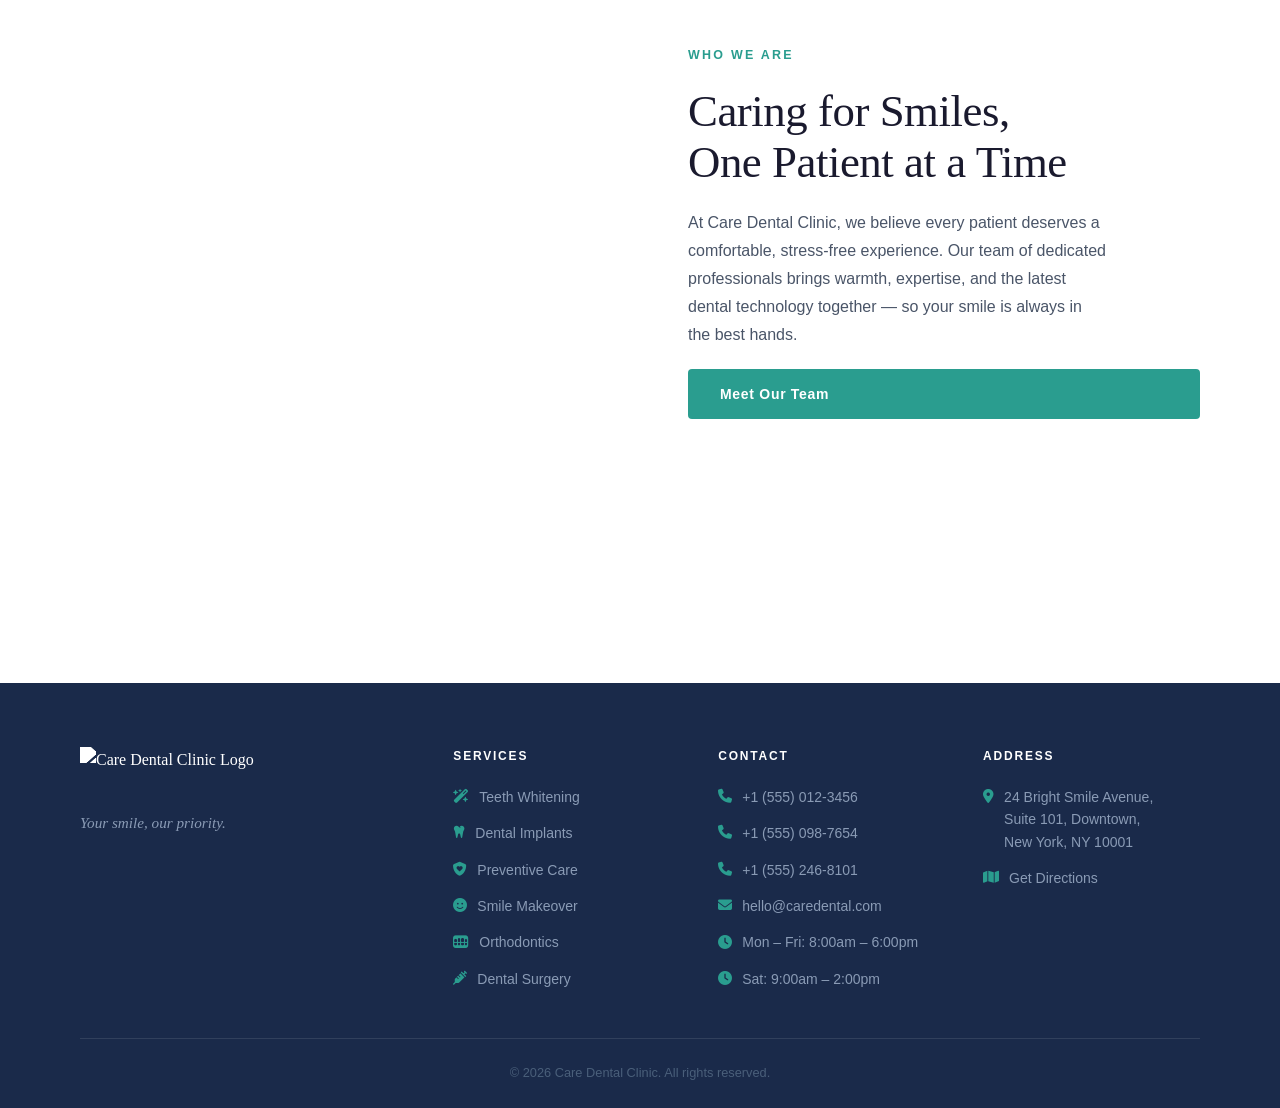
==== commit c4b1cfd1: "Update index.html" ====
--- a/index.html
+++ b/index.html
@@ -3,12 +3,13 @@
 <head>
   <meta charset="UTF-8" />
   <meta name="viewport" content="width=device-width, initial-scale=1.0" />
-  <title>Services – Care Dental Clinic</title>
+  <title>Care Dental Clinic</title>
   <link rel="stylesheet" href="https://cdnjs.cloudflare.com/ajax/libs/font-awesome/6.5.0/css/all.min.css" />
   <link rel="stylesheet" href="style.css" />
 </head>
 <body>
 
+  <!-- NAVBAR -->
 <header class="navbar">
   <nav class="nav-container">
     <ul class="nav-links">
@@ -25,7 +26,7 @@
       </a>
       <div class="nav-logo">
         <img
-        src="https://res.cloudinary.com/dza5rdls6/image/upload/f_auto,q_auto:good,w_200/v1780732609/caredent_logo_isefwf.png"
+        src="https://res.cloudinary.com/dza5rdls6/image/upload/f_auto,q_auto,w_200/v1780732609/caredent_logo_isefwf.png"
         alt="Care Dental Clinic Logo"
         />
       </div>
@@ -33,192 +34,167 @@
   </nav>
 </header>
 
-  <!-- SERVICES HERO -->
-  <section class="page-hero">
-    <span class="section-tagline">What we offer</span>
-    <h1 class="page-hero-title">Our Services</h1>
-    <p class="page-hero-desc">
-      From routine checkups to complete smile makeovers, we offer a full 
-      range of dental treatments tailored to your needs.
-    </p>
+  <!-- HERO SECTION -->
+  <section class="hero">
+
+    <!-- Left: Text content -->
+    <div class="hero-text">
+      <span class="hero-tagline">Your smile, our priority</span>
+      <h1 class="hero-title">
+        Gentle Care,<br />
+        Beautiful Smiles
+      </h1>
+      <p class="hero-description">
+        At Care Dental Clinic, we combine compassionate care with modern dentistry
+        to give you a smile you'll love. From routine checkups to full smile makeovers —
+        we're here for every step.
+      </p>
+      <div class="hero-actions">
+        <a href="#" class="btn-primary">Book an Appointment</a>
+        <a href="#" class="btn-secondary">Our Services</a>
+      </div>
+    </div>
+
+    <!-- Right: Fading image -->
+    <div class="hero-image-wrap">
+      <img
+      src="https://res.cloudinary.com/dza5rdls6/image/upload/f_auto,q_auto,w_1200/v1780732882/care_dental_kjyzxo.png"
+      alt="Care Dental Clinic"
+      class="hero-image"
+      />
+      <div class="hero-image-fade"></div>
+    </div>
+
   </section>
 
-  <!-- SERVICES GRID -->
-  <section class="services-page-section">
-    <div class="services-page-container">
-
-      <div class="services-page-card">
-        <div class="services-page-icon"><i class="fa-solid fa-wand-magic-sparkles"></i></div>
-        <div class="services-page-body">
-          <h3 class="services-page-title">Teeth Whitening</h3>
-          <p class="services-page-text">Brighten your smile up to 8 shades with our safe, professional whitening treatments.</p>
-        </div>
-      </div>
-
-      <div class="services-page-card">
-        <div class="services-page-icon"><i class="fa-solid fa-tooth"></i></div>
-        <div class="services-page-body">
-          <h3 class="services-page-title">Dental Implants</h3>
-          <p class="services-page-text">Permanent, natural-looking replacements that restore full function and confidence.</p>
-        </div>
-      </div>
-
-      <div class="services-page-card">
-        <div class="services-page-icon"><i class="fa-solid fa-shield-heart"></i></div>
-        <div class="services-page-body">
-          <h3 class="services-page-title">Preventive Care</h3>
-          <p class="services-page-text">Routine checkups and cleanings to keep your teeth healthy for a lifetime.</p>
-        </div>
-      </div>
-
-      <div class="services-page-card">
-        <div class="services-page-icon"><i class="fa-solid fa-face-smile"></i></div>
-        <div class="services-page-body">
-          <h3 class="services-page-title">Smile Makeover</h3>
-          <p class="services-page-text">A personalized combination of treatments designed around your perfect smile.</p>
-        </div>
-      </div>
-
-      <div class="services-page-card">
-        <div class="services-page-icon"><i class="fa-solid fa-teeth-open"></i></div>
-        <div class="services-page-body">
-          <h3 class="services-page-title">Orthodontics</h3>
-          <p class="services-page-text">Straighten your teeth and improve your bite with modern, comfortable orthodontic solutions.</p>
-        </div>
-      </div>
-
-      <div class="services-page-card">
-        <div class="services-page-icon"><i class="fa-solid fa-syringe"></i></div>
-        <div class="services-page-body">
-          <h3 class="services-page-title">Root Canal Therapy</h3>
-          <p class="services-page-text">Relieve pain and save your natural tooth with gentle, effective root canal treatments.</p>
-        </div>
-      </div>
-
-      <div class="services-page-card">
-        <div class="services-page-icon"><i class="fa-solid fa-star"></i></div>
-        <div class="services-page-body">
-          <h3 class="services-page-title">Cosmetic Dentistry</h3>
-          <p class="services-page-text">Enhance the look of your smile with veneers, bonding, contouring, and more.</p>
-        </div>
-      </div>
-
-      <div class="services-page-card">
-        <div class="services-page-icon"><i class="fa-solid fa-truck-medical"></i></div>
-        <div class="services-page-body">
-          <h3 class="services-page-title">Emergency Care</h3>
-          <p class="services-page-text">Prompt care when you need it most. We're here for your dental emergencies.</p>
-        </div>
-      </div>
-
-    </div>
-  </section>
-
-  <!-- WHY CHOOSE US -->
-<section class="why-section">
-  <div class="why-container">
-
-    <div class="why-header">
-      <span class="section-tagline">Why choose us</span>
-      <h2 class="section-title">The Care Dental Difference</h2>
-    </div>
-
-    <div class="why-grid">
-
-      <div class="why-card">
-        <div class="why-icon"><i class="fa-solid fa-user-doctor"></i></div>
-        <div class="why-body">
-          <h3 class="why-title">Trusted Expertise</h3>
-          <p class="why-text">Skilled dental professionals dedicated to exceptional care.</p>
-        </div>
-      </div>
-
-      <div class="why-card">
-        <div class="why-icon"><i class="fa-solid fa-heart"></i></div>
-        <div class="why-body">
-          <h3 class="why-title">Patient-Centered Approach</h3>
-          <p class="why-text">Every treatment is tailored to your comfort, goals, and well-being.</p>
-        </div>
-      </div>
-
-      <div class="why-card">
-        <div class="why-icon"><i class="fa-solid fa-calendar-check"></i></div>
-        <div class="why-body">
-          <h3 class="why-title">Convenient Appointments</h3>
-          <p class="why-text">Flexible scheduling designed to fit your busy lifestyle.</p>
-        </div>
-      </div>
-
-      <div class="why-card">
-        <div class="why-icon"><i class="fa-solid fa-tag"></i></div>
-        <div class="why-body">
-          <h3 class="why-title">Transparent Pricing</h3>
-          <p class="why-text">High-quality dental care with clear and affordable treatment options.</p>
-        </div>
+<!-- SERVICES STRIP -->
+<section class="services-strip">
+  <div class="services-wrapper">
+    <div class="services-container">
+
+      <div class="service-card">
+        <div class="service-icon"><i class="fa-solid fa-wand-magic-sparkles"></i></div>
+        <h3 class="service-title">Teeth Whitening</h3>
+        <p class="service-desc">Brighten your smile up to 8 shades with our safe, professional whitening treatments.</p>
+      </div>
+
+      <div class="service-card">
+        <div class="service-icon"><i class="fa-solid fa-tooth"></i></div>
+        <h3 class="service-title">Dental Implants</h3>
+        <p class="service-desc">Permanent, natural-looking replacements that restore full function and confidence.</p>
+      </div>
+
+      <div class="service-card">
+        <div class="service-icon"><i class="fa-solid fa-shield-heart"></i></div>
+        <h3 class="service-title">Preventive Care</h3>
+        <p class="service-desc">Routine checkups and cleanings to keep your teeth healthy for a lifetime.</p>
+      </div>
+
+      <div class="service-card">
+        <div class="service-icon"><i class="fa-solid fa-face-smile"></i></div>
+        <h3 class="service-title">Smile Makeover</h3>
+        <p class="service-desc">A personalised combination of treatments designed around your perfect smile.</p>
       </div>
 
     </div>
   </div>
 </section>
 
-  <!-- FOOTER -->
-  <footer class="footer">
-    <div class="footer-container">
-
-      <div class="footer-brand">
-        <img
+<!-- ABOUT SECTION -->
+<section class="about">
+
+  <!-- Left: Fading image -->
+  <div class="about-image-wrap">
+    <img
+    src="https://res.cloudinary.com/dza5rdls6/image/upload/f_auto,q_auto,w_800/v1780734986/care_dent_faded_rduh3p.png"
+    alt="Care Dental Clinic"
+    class="about-image"
+    loading="lazy"
+    />
+    <div class="about-image-fade"></div>
+  </div>
+
+  <!-- Right: Text content -->
+  <div class="about-text">
+    <span class="about-tagline">Who we are</span>
+    <h2 class="about-title">
+      Caring for Smiles,<br />
+      One Patient at a Time
+    </h2>
+    <p class="about-description">
+      At Care Dental Clinic, we believe every patient deserves a comfortable, 
+      stress-free experience. Our team of dedicated professionals brings warmth, 
+      expertise, and the latest dental technology together — so your smile is 
+      always in the best hands.
+    </p>
+    <a href="#" class="btn-primary">Meet Our Team</a>
+  </div>
+
+</section>
+
+<!-- FOOTER -->
+<footer class="footer">
+  <div class="footer-container">
+
+    <!-- Brand -->
+    <div class="footer-brand">
+      <img
       src="https://res.cloudinary.com/dza5rdls6/image/upload/f_auto,q_auto,w_200/v1780732609/caredent_logo_isefwf.png"
       alt="Care Dental Clinic Logo"
       class="footer-logo"
       loading="lazy"
       />
-        <p class="footer-tagline">Your smile, our priority.</p>
-      </div>
-
-      <div class="footer-col">
-        <h4 class="footer-heading">Services</h4>
-        <ul class="footer-list">
-          <li><i class="fa-solid fa-wand-magic-sparkles"></i> Teeth Whitening</li>
-          <li><i class="fa-solid fa-tooth"></i> Dental Implants</li>
-          <li><i class="fa-solid fa-shield-heart"></i> Preventive Care</li>
-          <li><i class="fa-solid fa-face-smile"></i> Smile Makeover</li>
-          <li><i class="fa-solid fa-teeth"></i> Orthodontics</li>
-          <li><i class="fa-solid fa-syringe"></i> Dental Surgery</li>
-        </ul>
-      </div>
-
-      <div class="footer-col">
-        <h4 class="footer-heading">Contact</h4>
-        <ul class="footer-list">
-          <li><i class="fa-solid fa-phone"></i> +1 (555) 012-3456</li>
-          <li><i class="fa-solid fa-phone"></i> +1 (555) 098-7654</li>
-          <li><i class="fa-solid fa-phone"></i> +1 (555) 246-8101</li>
-          <li><i class="fa-solid fa-envelope"></i> hello@caredental.com</li>
-          <li><i class="fa-solid fa-clock"></i> Mon – Fri: 8:00am – 6:00pm</li>
-          <li><i class="fa-solid fa-clock"></i> Sat: 9:00am – 2:00pm</li>
-        </ul>
-      </div>
-
-      <div class="footer-col">
-        <h4 class="footer-heading">Address</h4>
-        <ul class="footer-list">
-          <li>
-            <i class="fa-solid fa-location-dot"></i>
-            24 Bright Smile Avenue,<br />
-            Suite 101, Downtown,<br />
-            New York, NY 10001
-          </li>
-          <li><i class="fa-solid fa-map"></i> <a href="#">Get Directions</a></li>
-        </ul>
-      </div>
-
-    </div>
-
-    <div class="footer-bottom">
-      <p>&copy; 2026 Care Dental Clinic. All rights reserved.</p>
-    </div>
-
-  </footer>
+      <p class="footer-tagline">Your smile, our priority.</p>
+    </div>
+
+    <!-- Services -->
+    <div class="footer-col">
+      <h4 class="footer-heading">Services</h4>
+      <ul class="footer-list">
+        <li><i class="fa-solid fa-wand-magic-sparkles"></i> Teeth Whitening</li>
+        <li><i class="fa-solid fa-tooth"></i> Dental Implants</li>
+        <li><i class="fa-solid fa-shield-heart"></i> Preventive Care</li>
+        <li><i class="fa-solid fa-face-smile"></i> Smile Makeover</li>
+        <li><i class="fa-solid fa-teeth"></i> Orthodontics</li>
+        <li><i class="fa-solid fa-syringe"></i> Dental Surgery</li>
+      </ul>
+    </div>
+
+    <!-- Contact -->
+    <div class="footer-col">
+      <h4 class="footer-heading">Contact</h4>
+      <ul class="footer-list">
+        <li><i class="fa-solid fa-phone"></i> +1 (555) 012-3456</li>
+        <li><i class="fa-solid fa-phone"></i> +1 (555) 098-7654</li>
+        <li><i class="fa-solid fa-phone"></i> +1 (555) 246-8101</li>
+        <li><i class="fa-solid fa-envelope"></i> hello@caredental.com</li>
+        <li><i class="fa-solid fa-clock"></i> Mon – Fri: 8:00am – 6:00pm</li>
+        <li><i class="fa-solid fa-clock"></i> Sat: 9:00am – 2:00pm</li>
+      </ul>
+    </div>
+
+    <!-- Address -->
+    <div class="footer-col">
+      <h4 class="footer-heading">Address</h4>
+      <ul class="footer-list">
+        <li>
+          <i class="fa-solid fa-location-dot"></i>
+          24 Bright Smile Avenue,<br />
+          Suite 101, Downtown,<br />
+          New York, NY 10001
+        </li>
+        <li><i class="fa-solid fa-map"></i> <a href="#">Get Directions</a></li>
+      </ul>
+    </div>
+
+  </div>
+
+  <!-- Bottom bar -->
+  <div class="footer-bottom">
+    <p>&copy; 2026 Care Dental Clinic. All rights reserved.</p>
+  </div>
+
+</footer>
 
 <div class="booking-overlay" id="bookingOverlay">
 
@@ -563,6 +539,5 @@
 
 </div>
 <script type="module" src="booking.js"></script>
-
 </body>
 </html>
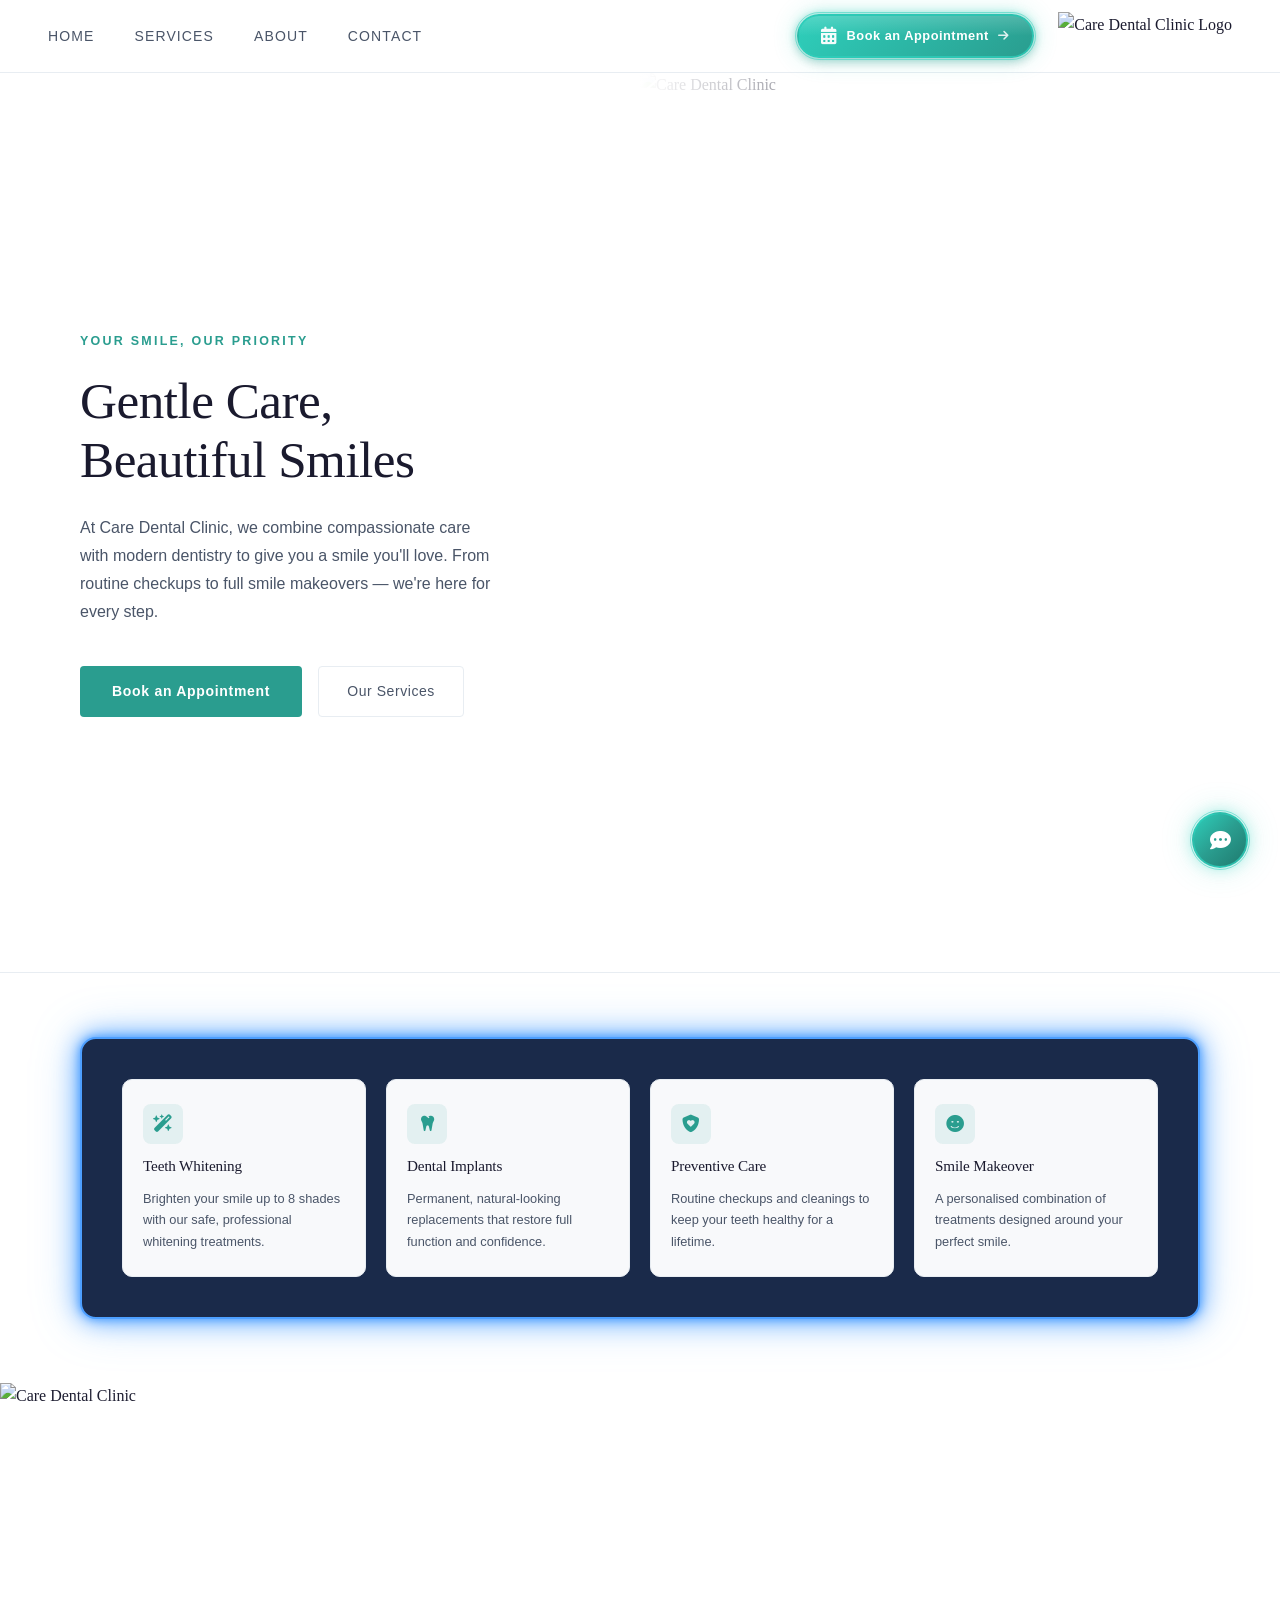
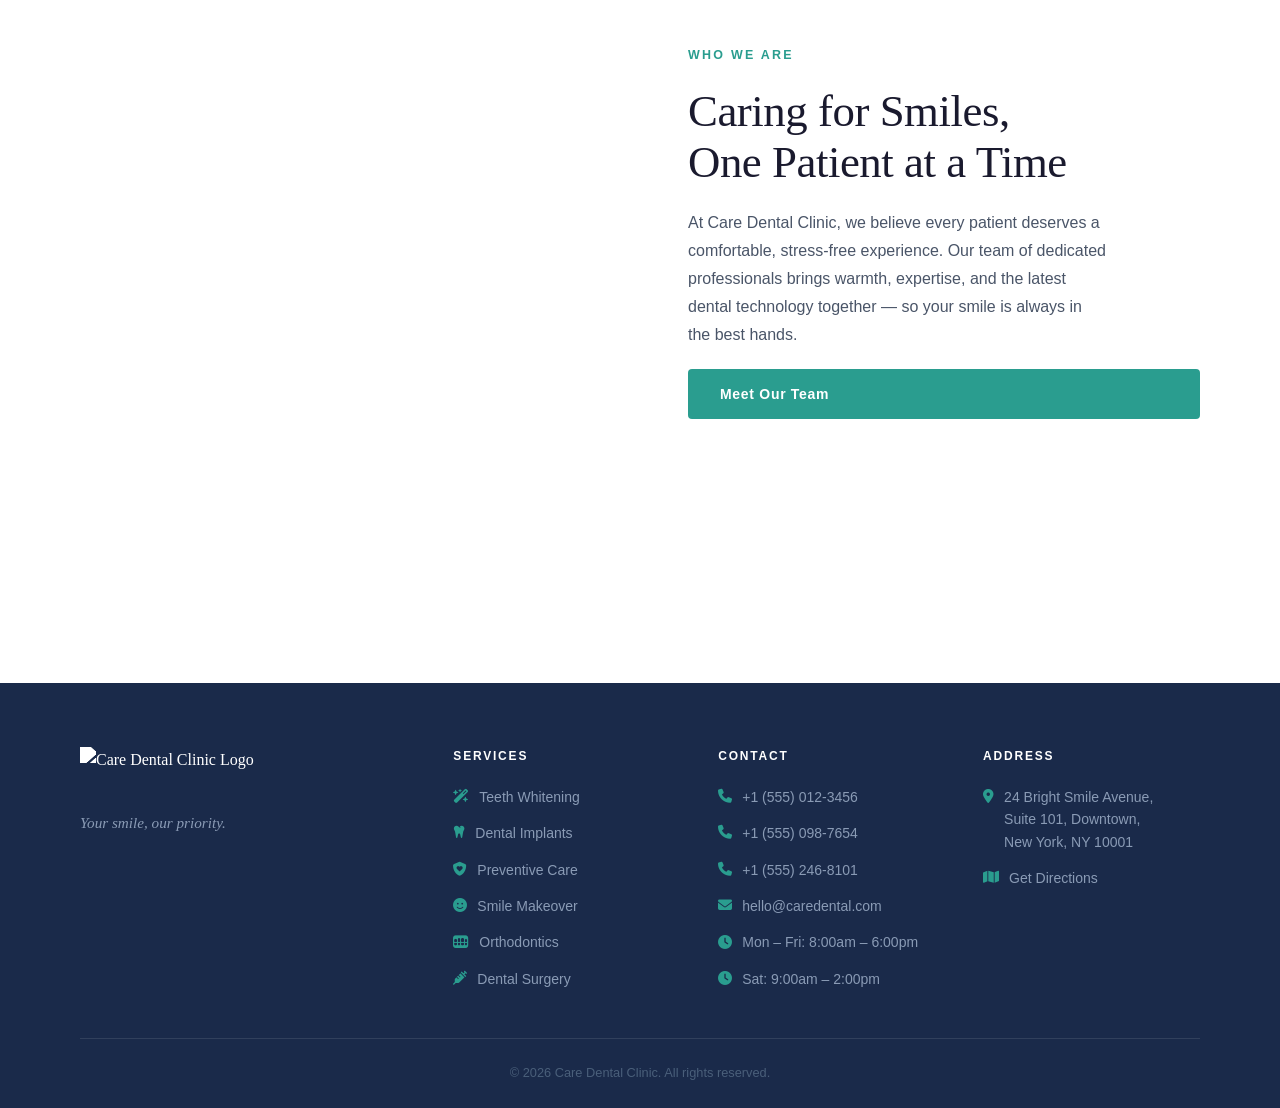
==== commit 450f2a0a: "Update index.html" ====
--- a/index.html
+++ b/index.html
@@ -51,7 +51,7 @@
       </p>
       <div class="hero-actions">
         <a href="#" class="btn-primary">Book an Appointment</a>
-        <a href="#" class="btn-secondary">Our Services</a>
+        <a href="services.html" class="btn-secondary">Our Services</a>
       </div>
     </div>
 
@@ -538,6 +538,7 @@
   </div>
 
 </div>
+<script src="support.js"></script>
 <script type="module" src="booking.js"></script>
 </body>
 </html>
--- a/style.css
+++ b/style.css
@@ -2190,3 +2190,933 @@
     grid-template-columns: 1fr;
   }
 }
+
+/* ============================================================
+   CARE DENTAL CLINIC — RESPONSIVE STYLES
+   Breakpoint: max-width 768px
+   Covers: Shared, Home (index), Services, About, Booking Modal
+   ============================================================ */
+
+@media (max-width: 48em) {
+
+  /* ============================================================
+     SHARED — NAVBAR
+     ============================================================ */
+
+  .navbar {
+    position: fixed;
+    top: 0;
+    left: 0;
+    width: 100%;
+  }
+
+  .nav-container {
+    padding: 0 1.25rem;
+    height: 3.75rem;
+    flex-wrap: nowrap;
+    gap: 0.75rem;
+  }
+
+  .nav-links {
+    gap: 1rem;
+  }
+
+  .nav-links a {
+    font-size: 0.72rem;
+    letter-spacing: 0.05em;
+  }
+
+  .nav-right {
+    gap: 0.75rem;
+    flex-shrink: 0;
+  }
+
+  /* Hide the CTA label text on small screens, keep icon only */
+  .cta-nav .cta-label {
+    visibility: hidden;
+    width: 0;
+    overflow: hidden;
+  }
+
+  .cta-nav {
+    padding: 0.5rem 0.875rem;
+    gap: 0;
+    font-size: 0.75rem;
+  }
+
+  .cta-nav .cta-icon-left {
+    font-size: 0.95rem;
+  }
+
+  .cta-nav .cta-icon-right {
+    display: none;
+  }
+
+  .nav-logo img {
+    height: 2.25rem;
+  }
+
+
+  /* ============================================================
+     SHARED — FOOTER
+     ============================================================ */
+
+  .footer {
+    padding: 3rem 1.5rem 0;
+  }
+
+  .footer-container {
+    grid-template-columns: 1fr 1fr;
+    gap: 2rem;
+    padding-bottom: 2rem;
+  }
+
+  .footer-brand {
+    grid-column: 1 / -1;
+    align-items: flex-start;
+  }
+
+  .footer-logo {
+    height: 2.5rem;
+  }
+
+  .footer-tagline {
+    font-size: 0.875rem;
+  }
+
+  .footer-heading {
+    font-size: 0.7rem;
+    margin-bottom: 1rem;
+  }
+
+  .footer-list li {
+    font-size: 0.8rem;
+    gap: 0.5rem;
+  }
+
+  .footer-list {
+    gap: 0.75rem;
+  }
+
+  .footer-bottom {
+    padding: 1.25rem 0;
+  }
+
+  .footer-bottom p {
+    font-size: 0.75rem;
+  }
+
+
+  /* ============================================================
+     SHARED — BUTTONS & CTA SECTION
+     ============================================================ */
+
+  .btn-primary,
+  .btn-secondary {
+    font-size: 0.8rem;
+    padding: 0.75rem 1.5rem;
+  }
+
+  .cta-wrap {
+    padding: 2.5rem 1.5rem;
+  }
+
+  .cta-book:not(.cta-nav) {
+    font-size: 0.875rem;
+    padding: 0.9rem 2rem;
+    gap: 0.65rem;
+  }
+
+  .cta-icon-left {
+    font-size: 0.95rem;
+  }
+
+  .cta-icon-right {
+    font-size: 0.8rem;
+  }
+
+
+  /* ============================================================
+     SHARED — BOOKING MODAL
+     ============================================================ */
+
+  .booking-overlay {
+    padding: 0.75rem;
+    align-items: flex-end;
+  }
+
+  .booking-modal {
+    width: 100%;
+    max-width: 100%;
+    max-height: 92vh;
+    flex-direction: column;
+    border-radius: 1.25rem 1.25rem 0 0;
+  }
+
+  /* Hide the left stepper sidebar — replace with compact top bar */
+  .booking-stepper {
+    width: 100%;
+    border-right: none;
+    border-bottom: 0.0625rem solid #e8eef2;
+    padding: 0.875rem 1.25rem;
+    background: #f5f7f8;
+  }
+
+  .booking-stepper-inner {
+    flex-direction: row;
+    align-items: center;
+    justify-content: center;
+    gap: 0.4rem;
+    flex-wrap: nowrap;
+    overflow-x: auto;
+  }
+
+  .booking-step {
+    flex-direction: column;
+    align-items: center;
+    gap: 0.25rem;
+    flex-shrink: 0;
+  }
+
+  .step-info {
+    display: none;
+  }
+
+  .step-circle {
+    width: 1.75rem;
+    height: 1.75rem;
+    font-size: 0.72rem;
+  }
+
+  .step-connector {
+    width: 2rem;
+    height: 0.0625rem;
+    margin: 0 0.1rem;
+    background: #e0e8ee;
+  }
+
+  .booking-content {
+    overflow-y: auto;
+    flex: 1;
+  }
+
+  .booking-panel {
+    padding: 1.25rem 1.25rem 0.75rem;
+    gap: 1.25rem;
+  }
+
+  .panel-title {
+    font-size: 1.25rem;
+  }
+
+  .panel-subtitle {
+    font-size: 0.8rem;
+  }
+
+  /* Step 1 — service cards */
+  .services-grid {
+    grid-template-columns: 1fr 1fr;
+    gap: 0.75rem;
+  }
+
+  .booking-service-card {
+    flex-direction: column;
+    align-items: flex-start;
+    gap: 0.625rem;
+    padding: 1rem;
+    border-radius: 0.875rem;
+  }
+
+  .bsc-icon {
+    width: 2.25rem;
+    height: 2.25rem;
+  }
+
+  .bsc-icon i {
+    font-size: 0.9rem;
+  }
+
+  .bsc-name {
+    font-size: 0.82rem;
+  }
+
+  .bsc-desc {
+    font-size: 0.7rem;
+  }
+
+  .bsc-duration {
+    font-size: 0.65rem;
+  }
+
+  /* Step 2 — form & payment */
+  .booking-form {
+    gap: 1rem;
+  }
+
+  .form-row {
+    grid-template-columns: 1fr;
+    gap: 1rem;
+  }
+
+  .form-input {
+    height: 2.875rem;
+    font-size: 0.85rem;
+  }
+
+  .form-label {
+    font-size: 0.7rem;
+  }
+
+  .payment-grid {
+    grid-template-columns: repeat(3, 1fr);
+    gap: 0.625rem;
+  }
+
+  .payment-card {
+    padding: 0.75rem 0.5rem;
+    border-radius: 0.75rem;
+  }
+
+  .payment-icon-wrap {
+    width: 1.875rem;
+    height: 1.875rem;
+  }
+
+  .payment-icon-wrap i {
+    font-size: 0.8rem;
+  }
+
+  .payment-name {
+    font-size: 0.65rem;
+  }
+
+  .payment-account-box {
+    flex-direction: column;
+    align-items: flex-start;
+    padding: 0.875rem 1rem;
+    gap: 0.75rem;
+  }
+
+  .pab-number {
+    font-size: 0.875rem;
+  }
+
+  .pab-copy-btn {
+    align-self: flex-end;
+    padding: 0.5rem 1rem;
+    font-size: 0.72rem;
+  }
+
+  /* Step 3 — calendar & timeslots */
+  .datetime-layout {
+    grid-template-columns: 1fr;
+    gap: 1.5rem;
+  }
+
+  .calendar-wrap {
+    gap: 0.75rem;
+  }
+
+  .cal-month-label {
+    font-size: 0.9rem;
+  }
+
+  .cal-nav-btn {
+    width: 1.75rem;
+    height: 1.75rem;
+    font-size: 0.7rem;
+  }
+
+  .cal-day-name {
+    font-size: 0.65rem;
+  }
+
+  .cal-day {
+    font-size: 0.72rem;
+  }
+
+  .timeslots-grid {
+    grid-template-columns: repeat(4, 1fr);
+    gap: 0.5rem;
+  }
+
+  .timeslot {
+    padding: 0.625rem 0.5rem;
+    font-size: 0.72rem;
+    border-radius: 0.5rem;
+  }
+
+  .timeslots-label {
+    font-size: 0.9rem;
+  }
+
+  /* Step 4 — confirm */
+  .confirm-card {
+    padding: 1.25rem 1.25rem;
+    border-radius: 0.875rem;
+  }
+
+  .confirm-row {
+    padding: 0.7rem 0;
+  }
+
+  .confirm-label {
+    font-size: 0.7rem;
+  }
+
+  .confirm-value {
+    font-size: 0.875rem;
+  }
+
+  .confirm-check-label {
+    font-size: 0.8rem;
+  }
+
+  .confirm-notice {
+    padding: 0.875rem 1rem;
+    gap: 0.75rem;
+    border-radius: 0.75rem;
+  }
+
+  .confirm-notice-icon {
+    width: 2rem;
+    height: 2rem;
+  }
+
+  .confirm-notice-title {
+    font-size: 0.775rem;
+  }
+
+  .confirm-notice-text {
+    font-size: 0.725rem;
+  }
+
+  /* Step 5 — upload */
+  .upload-panel {
+    padding: 1.5rem 1rem;
+    gap: 0.875rem;
+  }
+
+  .upload-icon-wrap {
+    width: 3.25rem;
+    height: 3.25rem;
+  }
+
+  .upload-icon-wrap i {
+    font-size: 1.3rem;
+  }
+
+  .upload-title {
+    font-size: 1.2rem;
+  }
+
+  .upload-subtitle {
+    font-size: 0.8rem;
+  }
+
+  .upload-trigger {
+    padding: 0.75rem 1.75rem;
+    font-size: 0.82rem;
+  }
+
+  /* Booking footer nav */
+  .booking-footer {
+    padding: 1rem 1.25rem 1.25rem;
+    gap: 0.75rem;
+  }
+
+  .booking-back-btn {
+    padding: 0.625rem 1.125rem;
+    font-size: 0.8rem;
+  }
+
+  .booking-next-btn {
+    height: 3rem;
+    padding: 0 1.75rem;
+    font-size: 0.82rem;
+  }
+
+  /* Congrats overlay */
+  .congrats-icon {
+    width: 4rem;
+    height: 4rem;
+  }
+
+  .congrats-icon i {
+    font-size: 2rem;
+  }
+
+  .congrats-title {
+    font-size: 1.3rem;
+  }
+
+  .congrats-sub {
+    font-size: 0.8rem;
+  }
+
+
+  /* ============================================================
+     FOR HOME (index.html)
+     ============================================================ */
+
+  /* Hero */
+  .hero {
+    flex-direction: column;
+    min-height: auto;
+    padding-top: 3.75rem;
+  }
+
+  .hero-text {
+    flex: unset;
+    max-width: 100%;
+    width: 100%;
+    padding: 2.5rem 1.5rem 1.75rem;
+    text-align: left;
+  }
+
+  .hero-tagline {
+    font-size: 0.68rem;
+    letter-spacing: 0.14em;
+    margin-bottom: 0.875rem;
+  }
+
+  .hero-title {
+    font-size: clamp(1.75rem, 6.5vw, 2.5rem);
+    margin-bottom: 1rem;
+    line-height: 1.2;
+  }
+
+  .hero-description {
+    font-size: 0.875rem;
+    line-height: 1.7;
+    max-width: 100%;
+    margin-bottom: 1.75rem;
+  }
+
+  .hero-actions {
+    flex-direction: row;
+    flex-wrap: wrap;
+    gap: 0.75rem;
+  }
+
+  .hero-image-wrap {
+    flex: unset;
+    max-width: 100%;
+    width: 100%;
+    height: 52vw;
+    min-height: 14rem;
+  }
+
+  .hero-image-fade {
+    background: linear-gradient(
+      to bottom,
+      var(--white) 0%,
+      rgba(255, 255, 255, 0.25) 18%,
+      transparent 55%
+    );
+  }
+
+  /* Services strip */
+  .services-strip {
+    padding: 2.5rem 1.25rem;
+    border-top: 1px solid var(--border);
+  }
+
+  .services-wrapper {
+    padding: 1.75rem 1.25rem;
+    border-radius: 0.875rem;
+  }
+
+  .services-container {
+    grid-template-columns: 1fr 1fr;
+    gap: 1rem;
+  }
+
+  .service-card {
+    padding: 1.25rem 1rem;
+    gap: 0.5rem;
+    border-radius: 0.5rem;
+  }
+
+  .service-icon {
+    width: 2.25rem;
+    height: 2.25rem;
+    border-radius: 0.4rem;
+  }
+
+  .service-icon i {
+    font-size: 0.95rem;
+  }
+
+  .service-title {
+    font-size: 0.875rem;
+  }
+
+  .service-desc {
+    font-size: 0.75rem;
+    line-height: 1.6;
+  }
+
+  /* About section (homepage) */
+  .about {
+    flex-direction: column;
+    min-height: auto;
+  }
+
+  .about-image-wrap {
+    flex: unset;
+    max-width: 100%;
+    width: 100%;
+    height: 52vw;
+    min-height: 14rem;
+    order: -1;
+  }
+
+  .about-image-fade {
+    background: linear-gradient(
+      to bottom,
+      transparent 35%,
+      rgba(255, 255, 255, 0.5) 70%,
+      var(--white) 100%
+    );
+  }
+
+  .about-text {
+    flex: unset;
+    max-width: 100%;
+    width: 100%;
+    padding: 1.75rem 1.5rem 2.5rem;
+    gap: 1rem;
+  }
+
+  .about-tagline {
+    font-size: 0.68rem;
+    letter-spacing: 0.14em;
+  }
+
+  .about-title {
+    font-size: clamp(1.6rem, 5.5vw, 2.4rem);
+    line-height: 1.2;
+  }
+
+  .about-description {
+    font-size: 0.875rem;
+    line-height: 1.7;
+    max-width: 100%;
+  }
+
+
+  /* ============================================================
+     FOR SERVICES (services.html)
+     ============================================================ */
+
+  /* Page hero */
+  .page-hero {
+    padding: 6rem 1.5rem 3rem;
+    gap: 0.75rem;
+    max-width: 100%;
+  }
+
+  .page-hero-title {
+    font-size: clamp(1.75rem, 6.5vw, 2.6rem);
+    line-height: 1.2;
+  }
+
+  .page-hero-desc {
+    font-size: 0.875rem;
+    line-height: 1.7;
+    max-width: 100%;
+  }
+
+  .section-tagline {
+    font-size: 0.68rem;
+    letter-spacing: 0.14em;
+  }
+
+  .section-title {
+    font-size: clamp(1.5rem, 5vw, 2.2rem);
+  }
+
+  /* Services page grid */
+  .services-page-section {
+    padding: 2.5rem 1.25rem;
+  }
+
+  .services-page-container {
+    grid-template-columns: 1fr;
+    gap: 1rem;
+  }
+
+  .services-page-card {
+    padding: 1.375rem 1.25rem;
+    gap: 1rem;
+    border-radius: 0.75rem;
+  }
+
+  .services-page-icon {
+    width: 2.5rem;
+    height: 2.5rem;
+    border-radius: 0.5rem;
+    flex-shrink: 0;
+  }
+
+  .services-page-icon i {
+    font-size: 1rem;
+  }
+
+  .services-page-title {
+    font-size: 1rem;
+  }
+
+  .services-page-text {
+    font-size: 0.825rem;
+    line-height: 1.65;
+  }
+
+  /* Why choose us */
+  .why-section {
+    padding: 2.5rem 1.25rem;
+    margin-top: 0;
+    border-top: 1px solid var(--border);
+  }
+
+  .why-container {
+    gap: 2rem;
+  }
+
+  .why-header {
+    gap: 0.5rem;
+  }
+
+  .why-grid {
+    grid-template-columns: 1fr 1fr;
+    gap: 1rem;
+  }
+
+  .why-card {
+    flex-direction: column;
+    align-items: flex-start;
+    gap: 0.875rem;
+    padding: 1.375rem 1.125rem;
+    border-radius: 0.75rem;
+  }
+
+  .why-icon {
+    width: 2.5rem;
+    height: 2.5rem;
+    border-radius: 0.5rem;
+    flex-shrink: 0;
+  }
+
+  .why-icon i {
+    font-size: 1rem;
+  }
+
+  .why-title {
+    font-size: 0.95rem;
+  }
+
+  .why-text {
+    font-size: 0.8rem;
+    line-height: 1.65;
+  }
+
+
+  /* ============================================================
+     FOR ABOUT (about.html)
+     ============================================================ */
+
+  /* About details section */
+  .about-details {
+    flex-direction: column;
+    padding: 5.5rem 1.5rem 2.5rem;
+    gap: 2rem;
+  }
+
+  .about-details-left {
+    flex: unset;
+    max-width: 100%;
+    width: 100%;
+    gap: 1.25rem;
+  }
+
+  .about-tagline {
+    font-size: 0.68rem;
+    letter-spacing: 0.14em;
+  }
+
+  .about-details-title {
+    font-size: clamp(1.6rem, 5.5vw, 2.6rem);
+    line-height: 1.2;
+  }
+
+  .about-details-desc {
+    font-size: 0.875rem;
+    line-height: 1.7;
+    max-width: 100%;
+  }
+
+  /* Stats row */
+  .about-stats {
+    flex-direction: column;
+    gap: 0.875rem;
+    margin-top: 0.25rem;
+  }
+
+  .about-stat {
+    min-width: unset;
+    width: 100%;
+    padding: 0.875rem 1rem;
+    gap: 0.75rem;
+    border-radius: 0.625rem;
+  }
+
+  .about-stat-icon {
+    width: 2.25rem;
+    height: 2.25rem;
+    border-radius: 0.4rem;
+  }
+
+  .about-stat-icon i {
+    font-size: 0.9rem;
+  }
+
+  .about-stat-number {
+    font-size: 1.15rem;
+  }
+
+  .about-stat-label {
+    font-size: 0.7rem;
+  }
+
+  /* Mission & Vision cards */
+  .about-details-right {
+    flex: unset;
+    max-width: 100%;
+    width: 100%;
+    gap: 1.25rem;
+  }
+
+  .glass-card {
+    padding: 1.5rem 1.25rem;
+    border-radius: 1rem;
+    gap: 0.875rem;
+  }
+
+  .glass-card-header {
+    gap: 0.75rem;
+  }
+
+  .glass-card-icon {
+    width: 2.25rem;
+    height: 2.25rem;
+    border-radius: 0.5rem;
+    flex-shrink: 0;
+  }
+
+  .glass-card-icon i {
+    font-size: 0.95rem;
+  }
+
+  .glass-card-title {
+    font-size: 1rem;
+  }
+
+  .glass-card-text {
+    font-size: 0.845rem;
+    line-height: 1.7;
+  }
+
+  /* Core values */
+  .values-section {
+    padding: 2.5rem 1.25rem;
+  }
+
+  .values-container {
+    gap: 2rem;
+  }
+
+  .values-header {
+    gap: 0.5rem;
+  }
+
+  .values-grid {
+    grid-template-columns: 1fr 1fr;
+    gap: 1rem;
+  }
+
+  .value-card {
+    padding: 1.5rem 1.125rem;
+    gap: 0.875rem;
+    border-radius: 0.75rem;
+  }
+
+  .value-icon {
+    width: 2.5rem;
+    height: 2.5rem;
+    border-radius: 0.5rem;
+  }
+
+  .value-icon i {
+    font-size: 1rem;
+  }
+
+  .value-title {
+    font-size: 0.975rem;
+  }
+
+  .value-text {
+    font-size: 0.8rem;
+    line-height: 1.65;
+  }
+
+  /* Team section */
+  .team-section {
+    padding: 2.5rem 1.25rem;
+  }
+
+  .team-container {
+    gap: 2rem;
+  }
+
+  .team-header {
+    gap: 0.5rem;
+    max-width: 100%;
+  }
+
+  .team-intro {
+    font-size: 0.875rem;
+    line-height: 1.7;
+  }
+
+  .team-grid {
+    grid-template-columns: 1fr 1fr;
+    gap: 1rem;
+  }
+
+  .team-card {
+    padding: 1.375rem 1rem;
+    gap: 0.75rem;
+    border-radius: 0.75rem;
+  }
+
+  .team-icon {
+    width: 2.25rem;
+    height: 2.25rem;
+    border-radius: 0.4rem;
+  }
+
+  .team-icon i {
+    font-size: 0.95rem;
+  }
+
+  .team-title {
+    font-size: 0.9rem;
+  }
+
+  .team-text {
+    font-size: 0.75rem;
+    line-height: 1.65;
+  }
+
+} /* end @media (max-width: 48em) */
